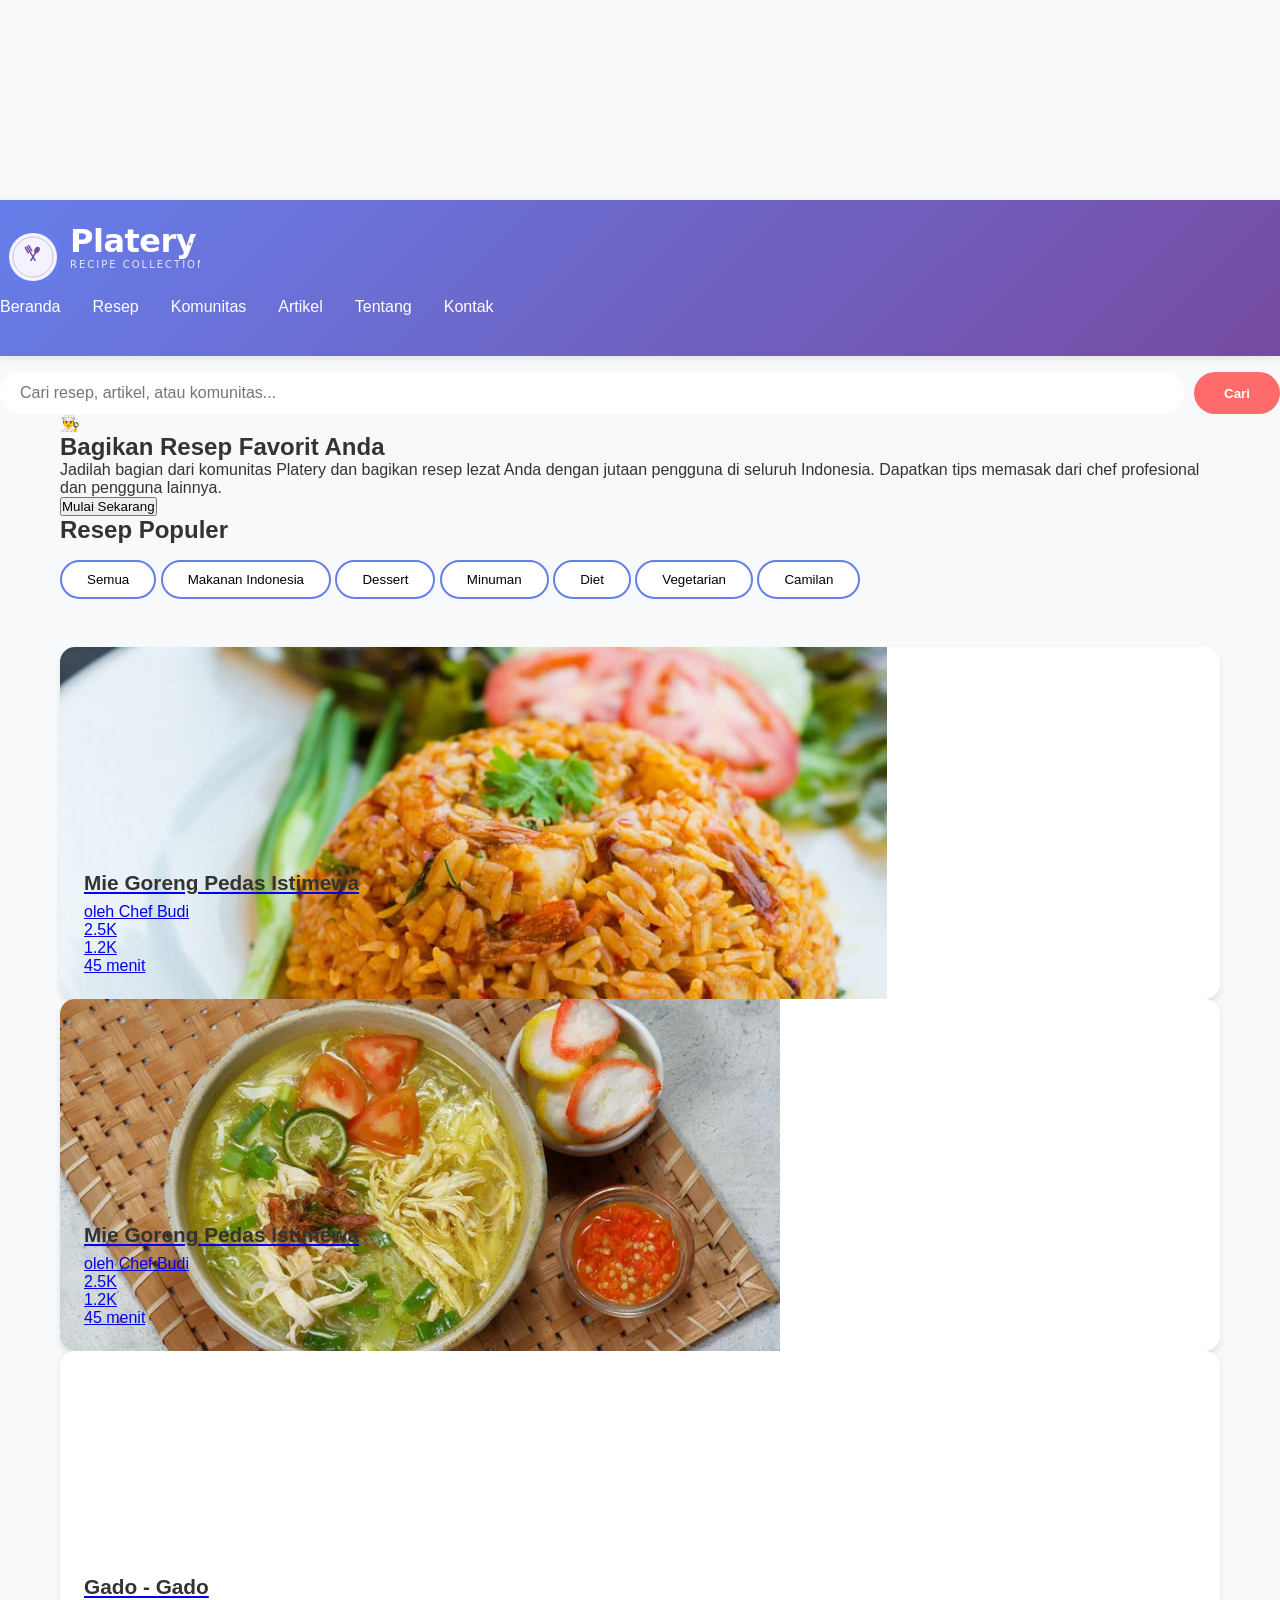
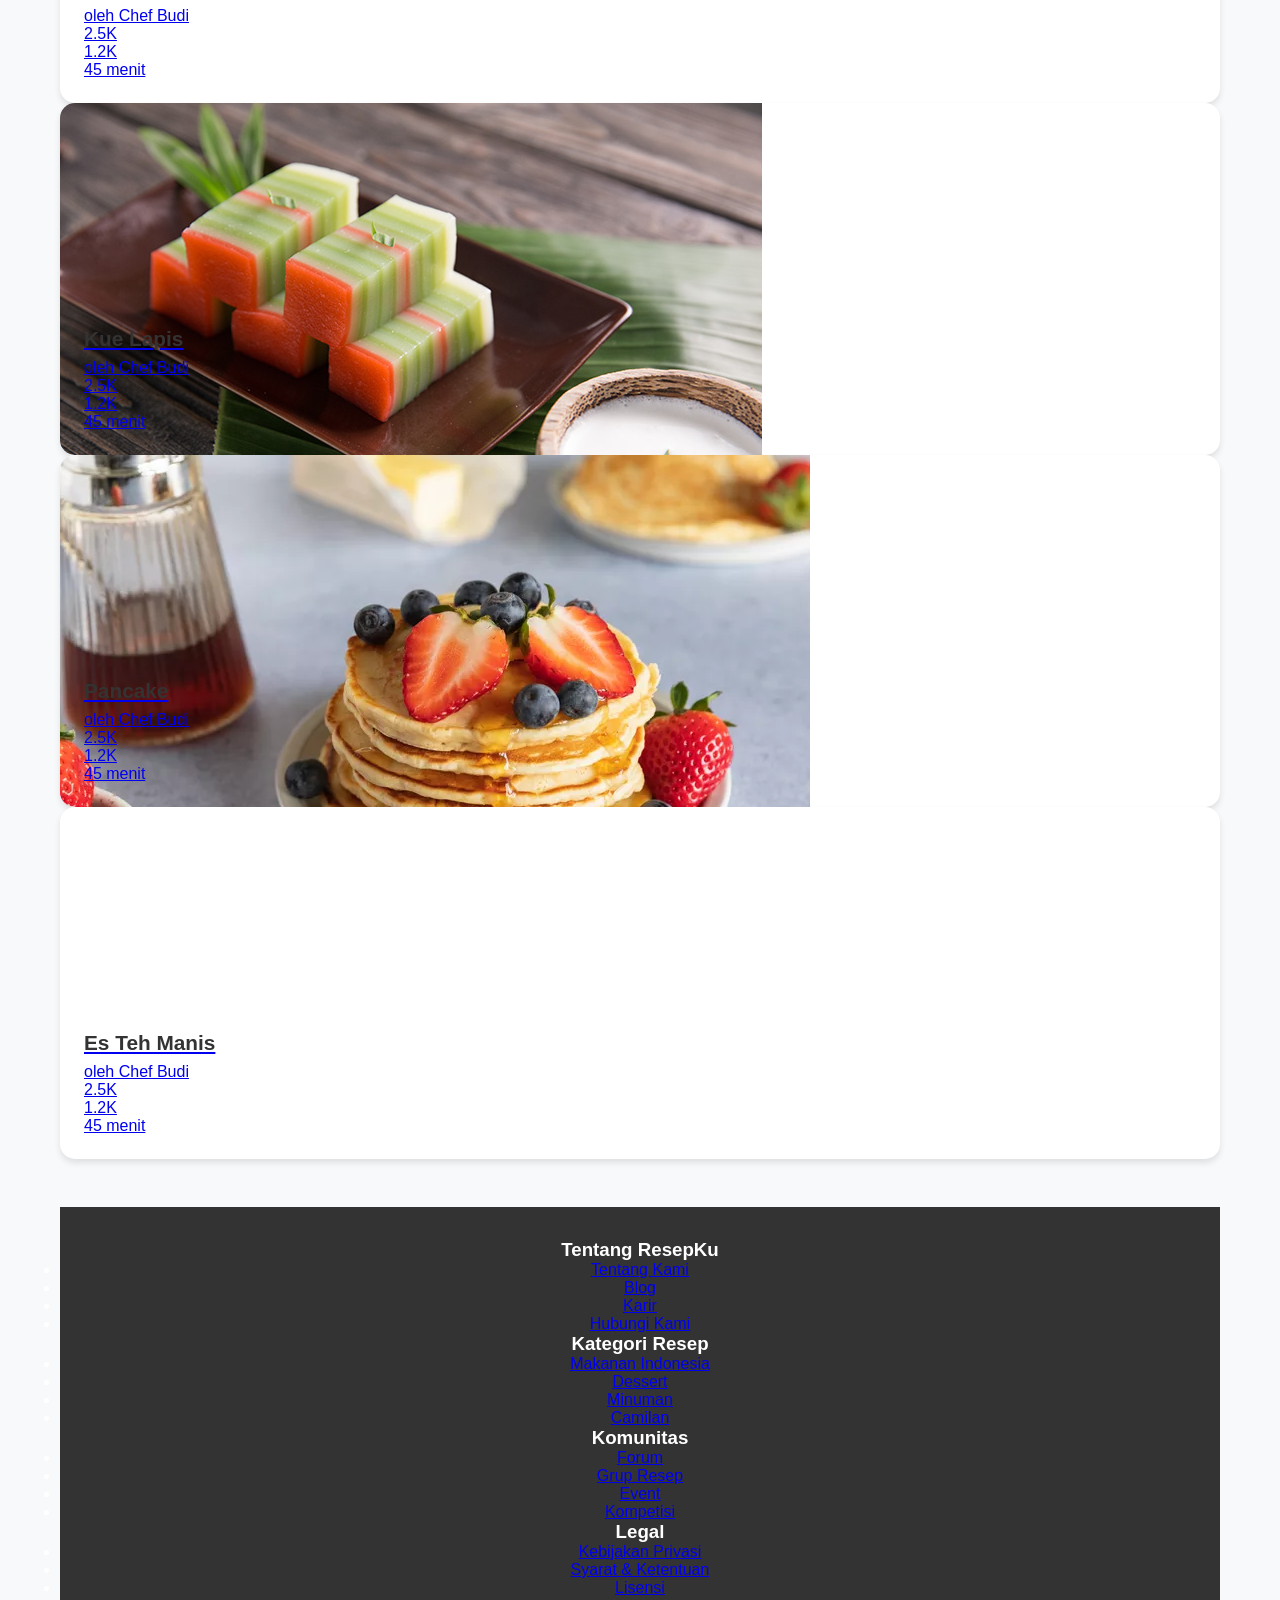
==== index.html @ 769e8d81 "Update index.html" ====
<!DOCTYPE html>
<html lang="id">
<head>
    <meta charset="UTF-8">
    <meta name="viewport" content="width=device-width, initial-scale=1.0">
    <title>Platery | Resep Masakan</title>
    <link rel="stylesheet" href="style.css">
    <link rel="shortcut icon" href="images/logo_favicon.svg" type="image/x-icon">

</head>
<body>
    <!-- Header -->
    <header>
        <div class="header-content">
            <a href="#" class="logo"><img src="images/logo.svg" alt="Platery"></a>
    <!-- Navbar -->
        <nav class="navbar">
            <ul class="nav-links">
                <li><a href="#">Beranda</a></li>
                <li><a href="#">Resep</a></li>
                <li><a href="#">Komunitas</a></li>
                <li><a href="#">Artikel</a></li>
                <li><a href="#">Tentang</a></li>
                <li><a href="#">Kontak</a></li>
            </ul>
        </nav>  
        </div>
    </header>

    <!-- Search Bar -->
    <div class="search-bar">
        <input type="text" placeholder="Cari resep, artikel, atau komunitas..." class="search-input">
        <button class="search-button">Cari</button>
    </div>     

    <!-- Tampilan Utama -->
    <div class="container">
        <div class="featured">
            <div class="featured-content">
                <div class="featured-image">👨‍🍳</div>
                <div class="featured-text">
                    <h2>Bagikan Resep Favorit Anda</h2>
                    <p>Jadilah bagian dari komunitas Platery dan bagikan resep lezat Anda dengan jutaan pengguna di seluruh Indonesia. Dapatkan tips memasak dari chef profesional dan pengguna lainnya.</p>
                    <button class="btn-primary">Mulai Sekarang</button>
                </div>
            </div>
        </div>
    </div>

    <!-- Resep -->
    <div class="container">
        <h2 class="section-title">Resep Populer</h2>

    <!-- Kategori -->
    <div class="categories">
        <div class="categories-content">
            <button class="category-btn">Semua</button>
            <button class="category-btn">Makanan Indonesia</button>
            <button class="category-btn">Dessert</button>
            <button class="category-btn">Minuman</button>
            <button class="category-btn">Diet</button>
            <button class="category-btn">Vegetarian</button>
            <button class="category-btn">Camilan</button>
        </div>
    </div>

        <div class="recipe-grid">
            <!-- Resep 1 -->
            <a href="#nasigoreng" class="recipe-underline">
                <div class="recipe-card">
                <div class="recipe-image"><img src="images/nasigoreng.jpg" alt=""></div>
                <div class="recipe-content">
                    <h3 class="recipe-title">Mie Goreng Pedas Istimewa</h3>
                    <p class="recipe-author">oleh Chef Budi</p>
                    <div class="recipe-stats">
                        <div class="recipe-stat">2.5K</div>
                        <div class="recipe-stat">1.2K</div>
                        <div class="recipe-stat">45 menit</div>
                    </div>
                </div>
                </div>
            </a>

            <!-- Resep 2 -->
            <a href="#soto" class="recipe-underline">
                <div class="recipe-card">
                <div class="recipe-image"><img src="images/soto.png" alt=""></div>
                <div class="recipe-content">
                    <h3 class="recipe-title">Mie Goreng Pedas Istimewa</h3>
                    <p class="recipe-author">oleh Chef Budi</p>
                    <div class="recipe-stats">
                        <div class="recipe-stat">2.5K</div>
                        <div class="recipe-stat">1.2K</div>
                        <div class="recipe-stat">45 menit</div>
                    </div>
                </div>
                </div>
            </a>

            <!-- Resep 3 -->
            <a href="#gadogado" class="recipe-underline">
                <div class="recipe-card">
                <div class="recipe-image"><img src="images/gadogado.png" alt=""></div>
                <div class="recipe-content">
                    <h3 class="recipe-title">Gado - Gado</h3>
                    <p class="recipe-author">oleh Chef Budi</p>
                    <div class="recipe-stats">
                        <div class="recipe-stat">2.5K</div>
                        <div class="recipe-stat">1.2K</div>
                        <div class="recipe-stat">45 menit</div>
                    </div>
                </div>
                </div>
            </a>

            <!-- Resep 4 -->
            <a href="#kuelapis" class="recipe-underline">
                <div class="recipe-card">
                <div class="recipe-image"><img src="images/kuelapis.png" alt=""></div>
                <div class="recipe-content">
                    <h3 class="recipe-title">Kue Lapis</h3>
                    <p class="recipe-author">oleh Chef Budi</p>
                    <div class="recipe-stats">
                        <div class="recipe-stat">2.5K</div>
                        <div class="recipe-stat">1.2K</div>
                        <div class="recipe-stat">45 menit</div>
                    </div>
                </div>
                </div>
            </a>

            <!-- Resep 5 -->
            <a href="#pancake" class="recipe-underline">
                <div class="recipe-card">
                <div class="recipe-image"><img src="images/pancake.png" alt="Resep Pancake"></div>
                <div class="recipe-content">
                    <h3 class="recipe-title">Pancake</h3>
                    <p class="recipe-author">oleh Chef Budi</p>
                    <div class="recipe-stats">
                        <div class="recipe-stat">2.5K</div>
                        <div class="recipe-stat">1.2K</div>
                        <div class="recipe-stat">45 menit</div>
                    </div>
                </div>
                </div>
            </a>

            <!-- Resep 6 -->
            <a href="#esteh" class="recipe-underline">
                <div class="recipe-card">
                <div class="recipe-image"><img src="images/esteh.png" alt=""></div>
                <div class="recipe-content">
                    <h3 class="recipe-title">Es Teh Manis</h3>
                    <p class="recipe-author">oleh Chef Budi</p>
                    <div class="recipe-stats">
                        <div class="recipe-stat">2.5K</div>
                        <div class="recipe-stat">1.2K</div>
                        <div class="recipe-stat">45 menit</div>
                    </div>
                </div>
                </div>
            </a>
        </div>
        
    <!-- Modal Detail Resep -->
    <!-- Modal Resep 1 -->
    <div id="nasigoreng" class="modal">
    <div class="modal-dialog">
        <div class="modal-content">
        <a href="#!" class="close">&times;</a>
        <h2>Nasi Goreng Special</h2>
        <img src="images/nasigoreng.jpg" alt="Mie Goreng Pedas Istimewa" class="modal-img">
        <p><strong>Oleh:</strong> Chef Budi</p>
        <p><strong>Waktu Masak:</strong> 45 menit</p>

        <h3>Bahan-bahan:</h3>
        <ul>
            <li>3 piring nasi putih</li>
            <li>2 butir telur</li>
            <li>2 sdm saus sambal</li>
            <li>1 sdm kecap manis</li>
            <li>Sayur dan topping sesuai selera</li>
        </ul>

        <h3>Cara Membuat:</h3>
        <ol>
            <li>Rebus mie hingga matang, tiriskan.</li>
            <li>Tumis bawang putih, tambahkan bumbu dan mie.</li>
            <li>Masak hingga bumbu meresap, sajikan hangat.</li>
        </ol>
        </div>
    </div>
    </div>

    <!-- Modal Resep 2 -->
    <div id="soto" class="modal">
    <div class="modal-dialog">
        <div class="modal-content">
        <a href="#!" class="close">&times;</a>
        <h2>Soto Ayam</h2>
        <img src="images/soto.png" alt="Mie Goreng Pedas Istimewa" class="modal-img">
        <p><strong>Oleh:</strong> Chef Budi</p>
        <p><strong>Waktu Masak:</strong> 45 menit</p>

        <h3>Bahan-bahan:</h3>
        <ul>
            <li>2 bungkus mie telur</li>
            <li>2 siung bawang putih, cincang</li>
            <li>2 sdm saus sambal</li>
            <li>1 sdm kecap manis</li>
            <li>Sayur dan topping sesuai selera</li>
        </ul>

        <h3>Cara Membuat:</h3>
        <ol>
            <li>Rebus mie hingga matang, tiriskan.</li>
            <li>Tumis bawang putih, tambahkan bumbu dan mie.</li>
            <li>Masak hingga bumbu meresap, sajikan hangat.</li>
        </ol>
        </div>
    </div>
    </div>

    <!-- Modal Resep 3 -->
    <div id="gadogado" class="modal">
    <div class="modal-dialog">
        <div class="modal-content">
        <a href="#!" class="close">&times;</a>
        <h2>Gado - Gado</h2>
        <img src="images/gadogado.png" alt="Mie Goreng Pedas Istimewa" class="modal-img">
        <p><strong>Oleh:</strong> Chef Budi</p>
        <p><strong>Waktu Masak:</strong> 45 menit</p>

        <h3>Bahan-bahan:</h3>
        <ul>
            <li>2 bungkus mie telur</li>
            <li>2 siung bawang putih, cincang</li>
            <li>2 sdm saus sambal</li>
            <li>1 sdm kecap manis</li>
            <li>Sayur dan topping sesuai selera</li>
        </ul>

        <h3>Cara Membuat:</h3>
        <ol>
            <li>Rebus mie hingga matang, tiriskan.</li>
            <li>Tumis bawang putih, tambahkan bumbu dan mie.</li>
            <li>Masak hingga bumbu meresap, sajikan hangat.</li>
        </ol>
        </div>
    </div>
    </div>

    <!-- Modal Resep 4 -->
    <div id="kuelapis" class="modal">
    <div class="modal-dialog">
        <div class="modal-content">
        <a href="#!" class="close">&times;</a>
        <h2>Kue Lapis</h2>
        <img src="images/kuelapis.png" alt="Mie Goreng Pedas Istimewa" class="modal-img">
        <p><strong>Oleh:</strong> Chef Budi</p>
        <p><strong>Waktu Masak:</strong> 45 menit</p>

        <h3>Bahan-bahan:</h3>
        <ul>
            <li>2 bungkus mie telur</li>
            <li>2 siung bawang putih, cincang</li>
            <li>2 sdm saus sambal</li>
            <li>1 sdm kecap manis</li>
            <li>Sayur dan topping sesuai selera</li>
        </ul>

        <h3>Cara Membuat:</h3>
        <ol>
            <li>Rebus mie hingga matang, tiriskan.</li>
            <li>Tumis bawang putih, tambahkan bumbu dan mie.</li>
            <li>Masak hingga bumbu meresap, sajikan hangat.</li>
        </ol>
        </div>
    </div>
    </div>

    <!-- Modal Resep 5 -->
    <div id="pancake" class="modal">
    <div class="modal-dialog">
        <div class="modal-content">
        <a href="#!" class="close">&times;</a>
        <h2>Pancake</h2>
        <img src="images/pancake.png" alt="Mie Goreng Pedas Istimewa" class="modal-img">
        <p><strong>Oleh:</strong> Chef Budi</p>
        <p><strong>Waktu Masak:</strong> 45 menit</p>

        <h3>Bahan-bahan:</h3>
        <ul>
            <li>2 bungkus mie telur</li>
            <li>2 siung bawang putih, cincang</li>
            <li>2 sdm saus sambal</li>
            <li>1 sdm kecap manis</li>
            <li>Sayur dan topping sesuai selera</li>
        </ul>

        <h3>Cara Membuat:</h3>
        <ol>
            <li>Rebus mie hingga matang, tiriskan.</li>
            <li>Tumis bawang putih, tambahkan bumbu dan mie.</li>
            <li>Masak hingga bumbu meresap, sajikan hangat.</li>
        </ol>
        </div>
    </div>
    </div>

    <!-- Modal Resep 6 -->
    <div id="esteh" class="modal">
    <div class="modal-dialog">
        <div class="modal-content">
        <a href="#!" class="close">&times;</a>
        <h2>Es Teh</h2>
        <img src="images/esteh.png" alt="Mie Goreng Pedas Istimewa" class="modal-img">
        <p><strong>Oleh:</strong> Chef Budi</p>
        <p><strong>Waktu Masak:</strong> 45 menit</p>

        <h3>Bahan-bahan:</h3>
        <ul>
            <li>2 bungkus mie telur</li>
            <li>2 siung bawang putih, cincang</li>
            <li>2 sdm saus sambal</li>
            <li>1 sdm kecap manis</li>
            <li>Sayur dan topping sesuai selera</li>
        </ul>

        <h3>Cara Membuat:</h3>
        <ol>
            <li>Rebus mie hingga matang, tiriskan.</li>
            <li>Tumis bawang putih, tambahkan bumbu dan mie.</li>
            <li>Masak hingga bumbu meresap, sajikan hangat.</li>
        </ol>
        </div>
    </div>
    </div>

    <!-- Footer -->
    <footer>
        <div class="footer-content">
            <div class="footer-section">
                <h3>Tentang ResepKu</h3>
                <ul>
                    <li><a href="#">Tentang Kami</a></li>
                    <li><a href="#">Blog</a></li>
                    <li><a href="#">Karir</a></li>
                    <li><a href="#">Hubungi Kami</a></li>
                </ul>
            </div>
            <div class="footer-section">
                <h3>Kategori Resep</h3>
                <ul>
                    <li><a href="#">Makanan Indonesia</a></li>
                    <li><a href="#">Dessert</a></li>
                    <li><a href="#">Minuman</a></li>
                    <li><a href="#">Camilan</a></li>
                </ul>
            </div>
            <div class="footer-section">
                <h3>Komunitas</h3>
                <ul>
                    <li><a href="#">Forum</a></li>
                    <li><a href="#">Grup Resep</a></li>
                    <li><a href="#">Event</a></li>
                    <li><a href="#">Kompetisi</a></li>
                </ul>
            </div>
            <div class="footer-section">
                <h3>Legal</h3>
                <ul>
                    <li><a href="#">Kebijakan Privasi</a></li>
                    <li><a href="#">Syarat & Ketentuan</a></li>
                    <li><a href="#">Lisensi</a></li>
                </ul>
            </div>
        </div>
    </footer>
</body>
</html>
---- style.css ----
* {
    margin: 0;
    padding: 0;
    box-sizing: border-box;
}

body {
    font-family: 'Segoe UI', Tahoma, Geneva, Verdana, sans-serif;
    background-color: #f8f9fa;
    color: #333;
}

header {
    background: linear-gradient(135deg, #667eea 0%, #764ba2 100%);
    color: white;
    padding: 1.5rem 0;
    box-shadow: 0 2px 10px rgba(0,0,0,0.1);
}

/* --- Sticky Navbar --- */
.sticky-navbar {
    position: fixed;
    top: 0;
    left: 0;
    width: 100%;
    z-index: 1000;
    transition: background-color 0.3s ease, box-shadow 0.3s ease;
}

/* Tambahkan efek saat discroll */
.sticky-navbar.scrolled {
    background: linear-gradient(135deg, #667eea 0%, #764ba2 100%);
    box-shadow: 0 4px 12px rgba(0, 0, 0, 0.2);
}

/* Supaya konten di bawah header tidak ketimpa */
body {
    padding-top: 200px; /* sesuaikan dengan tinggi header kamu */
}


.container {
    max-width: 1200px;
    margin: 0 auto;
    padding: 0 20px;
}

nav {
    display: flex;
    justify-content: space-between;
    align-items: center;
    margin-bottom: 1rem;
    flex-wrap: wrap;
    gap: 1rem;
}

.logo {
    font-size: 2rem;
    font-weight: bold;
    cursor: pointer;
    transition: transform 0.3s ease;
}

.logo:hover {
    transform: scale(1.05);
}

.nav-links {
    display: flex;
    gap: 2rem;
    list-style: none;
    align-items: center;
}

.nav-links a {
    color: white;
    text-decoration: none;
    position: relative;
    padding: 0.5rem 0;
    transition: all 0.3s ease;
    font-weight: 500;
}

.nav-links a::after {
    content: '';
    position: absolute;
    bottom: 0;
    left: 0;
    width: 0;
    height: 2px;
    background-color: white;
    transition: width 0.3s ease;
}

.nav-links a:hover {
    opacity: 1;
    transform: translateY(-2px);
}

.nav-links a:hover::after {
    width: 100%;
}

.hamburger {
    display: none;
    flex-direction: column;
    gap: 4px;
    cursor: pointer;
    padding: 5px;
}

.hamburger span {
    width: 25px;
    height: 3px;
    background-color: white;
    border-radius: 3px;
    transition: all 0.3s ease;
}

.hamburger.active span:nth-child(1) {
    transform: rotate(45deg) translate(5px, 5px);
}

.hamburger.active span:nth-child(2) {
    opacity: 0;
}

.hamburger.active span:nth-child(3) {
    transform: rotate(-45deg) translate(7px, -6px);
}

.search-bar {
    display: flex;
    gap: 10px;
    margin-top: 1rem;
}

.search-bar input {
    flex: 1;
    padding: 12px 20px;
    border: none;
    border-radius: 25px;
    font-size: 1rem;
    outline: none;
}

.search-bar button {
    padding: 12px 30px;
    background-color: #ff6b6b;
    color: white;
    border: none;
    border-radius: 25px;
    cursor: pointer;
    font-weight: bold;
    transition: background-color 0.3s;
}

.search-bar button:hover {
    background-color: #ee5a52;
}

.hero {
    text-align: center;
    padding: 3rem 0;
    background: white;
    margin-bottom: 2rem;
}

.hero h1 {
    font-size: 2.5rem;
    margin-bottom: 1rem;
    color: #667eea;
}

.hero p {
    font-size: 1.2rem;
    color: #666;
}

.categories {
    display: flex;
    gap: 1rem;
    margin-bottom: 2rem;
    overflow-x: auto;
    padding: 1rem 0;
}

.category-btn {
    padding: 10px 25px;
    background-color: white;
    border: 2px solid #667eea;
    border-radius: 20px;
    cursor: pointer;
    white-space: nowrap;
    transition: all 0.3s;
    font-weight: 500;
}

.category-btn:hover, .category-btn.active {
    background-color: #667eea;
    color: white;
}

.recipes-grid {
    display: grid;
    grid-template-columns: repeat(auto-fill, minmax(280px, 1fr));
    gap: 2rem;
    margin-bottom: 3rem;
}

.recipe-card {
    background: white;
    border-radius: 15px;
    overflow: hidden;
    box-shadow: 0 4px 6px rgba(0,0,0,0.1);
    transition: transform 0.3s, box-shadow 0.3s;
    cursor: pointer;
}

.recipe-card:hover {
    transform: translateY(-5px);
    box-shadow: 0 8px 15px rgba(0,0,0,0.2);
}

.recipe-image {
    width: 100%;
    height: 200px;
    object-fit: cover;
}

.recipe-image-placeholder {
    width: 100%;
    height: 200px;
    background: linear-gradient(135deg, #667eea 0%, #764ba2 100%);
    display: flex;
    align-items: center;
    justify-content: center;
    color: white;
    font-size: 3rem;
}

.recipe-content {
    padding: 1.5rem;
}

.recipe-title {
    font-size: 1.3rem;
    margin-bottom: 0.5rem;
    color: #333;
}

.recipe-meta {
    display: flex;
    gap: 1rem;
    color: #666;
    font-size: 0.9rem;
    margin-bottom: 0.5rem;
}

.recipe-description {
    color: #666;
    line-height: 1.5;
    font-size: 0.95rem;
}

.modal {
    display: none;
    position: fixed;
    top: 0;
    left: 0;
    width: 100%;
    height: 100%;
    background-color: rgba(0,0,0,0.7);
    z-index: 1000;
    overflow-y: auto;
}

.modal-content {
    background-color: white;
    max-width: 800px;
    margin: 2rem auto;
    border-radius: 15px;
    position: relative;
}

.modal-header {
    background: linear-gradient(135deg, #667eea 0%, #764ba2 100%);
    color: white;
    padding: 2rem;
    border-radius: 15px 15px 0 0;
}

.modal-header .recipe-meta {
    color: white;
    margin-top: 1rem;
}

.close-btn {
    position: absolute;
    top: 1rem;
    right: 1rem;
    font-size: 2rem;
    color: white;
    cursor: pointer;
    background: none;
    border: none;
    transition: transform 0.3s;
}

.close-btn:hover {
    transform: scale(1.2);
}

.modal-body {
    padding: 2rem;
}

.modal-image-container {
    width: 100%;
    margin-bottom: 2rem;
    border-radius: 10px;
    overflow: hidden;
}

.modal-image {
    width: 100%;
    height: 300px;
    object-fit: cover;
}

.ingredients, .instructions {
    margin-bottom: 2rem;
}

.ingredients h3, .instructions h3 {
    color: #667eea;
    margin-bottom: 1rem;
}

.ingredients ul, .instructions ol {
    padding-left: 1.5rem;
    line-height: 1.8;
}

.ingredients li, .instructions li {
    margin-bottom: 0.5rem;
}

footer {
    background-color: #333;
    color: white;
    text-align: center;
    padding: 2rem 0;
    margin-top: 3rem;
}

@media (max-width: 768px) {
    .hamburger {
        display: flex;
    }

    .nav-links {
        position: fixed;
        top: 0;
        right: -100%;
        height: 100vh;
        width: 250px;
        background: linear-gradient(135deg, #667eea 0%, #764ba2 100%);
        flex-direction: column;
        justify-content: center;
        gap: 2rem;
        padding: 2rem;
        box-shadow: -5px 0 15px rgba(0,0,0,0.3);
        transition: right 0.3s ease;
        z-index: 999;
    }

    .nav-links.active {
        right: 0;
    }

    .nav-links a {
        font-size: 1.2rem;
    }

    .hero h1 {
        font-size: 2rem;
    }

    .recipes-grid {
        grid-template-columns: repeat(auto-fill, minmax(250px, 1fr));
        gap: 1rem;
    }

    .logo {
        font-size: 1.5rem;
    }

    .modal-content {
        margin: 1rem;
    }

    .modal-image {
        height: 200px;
    }
}
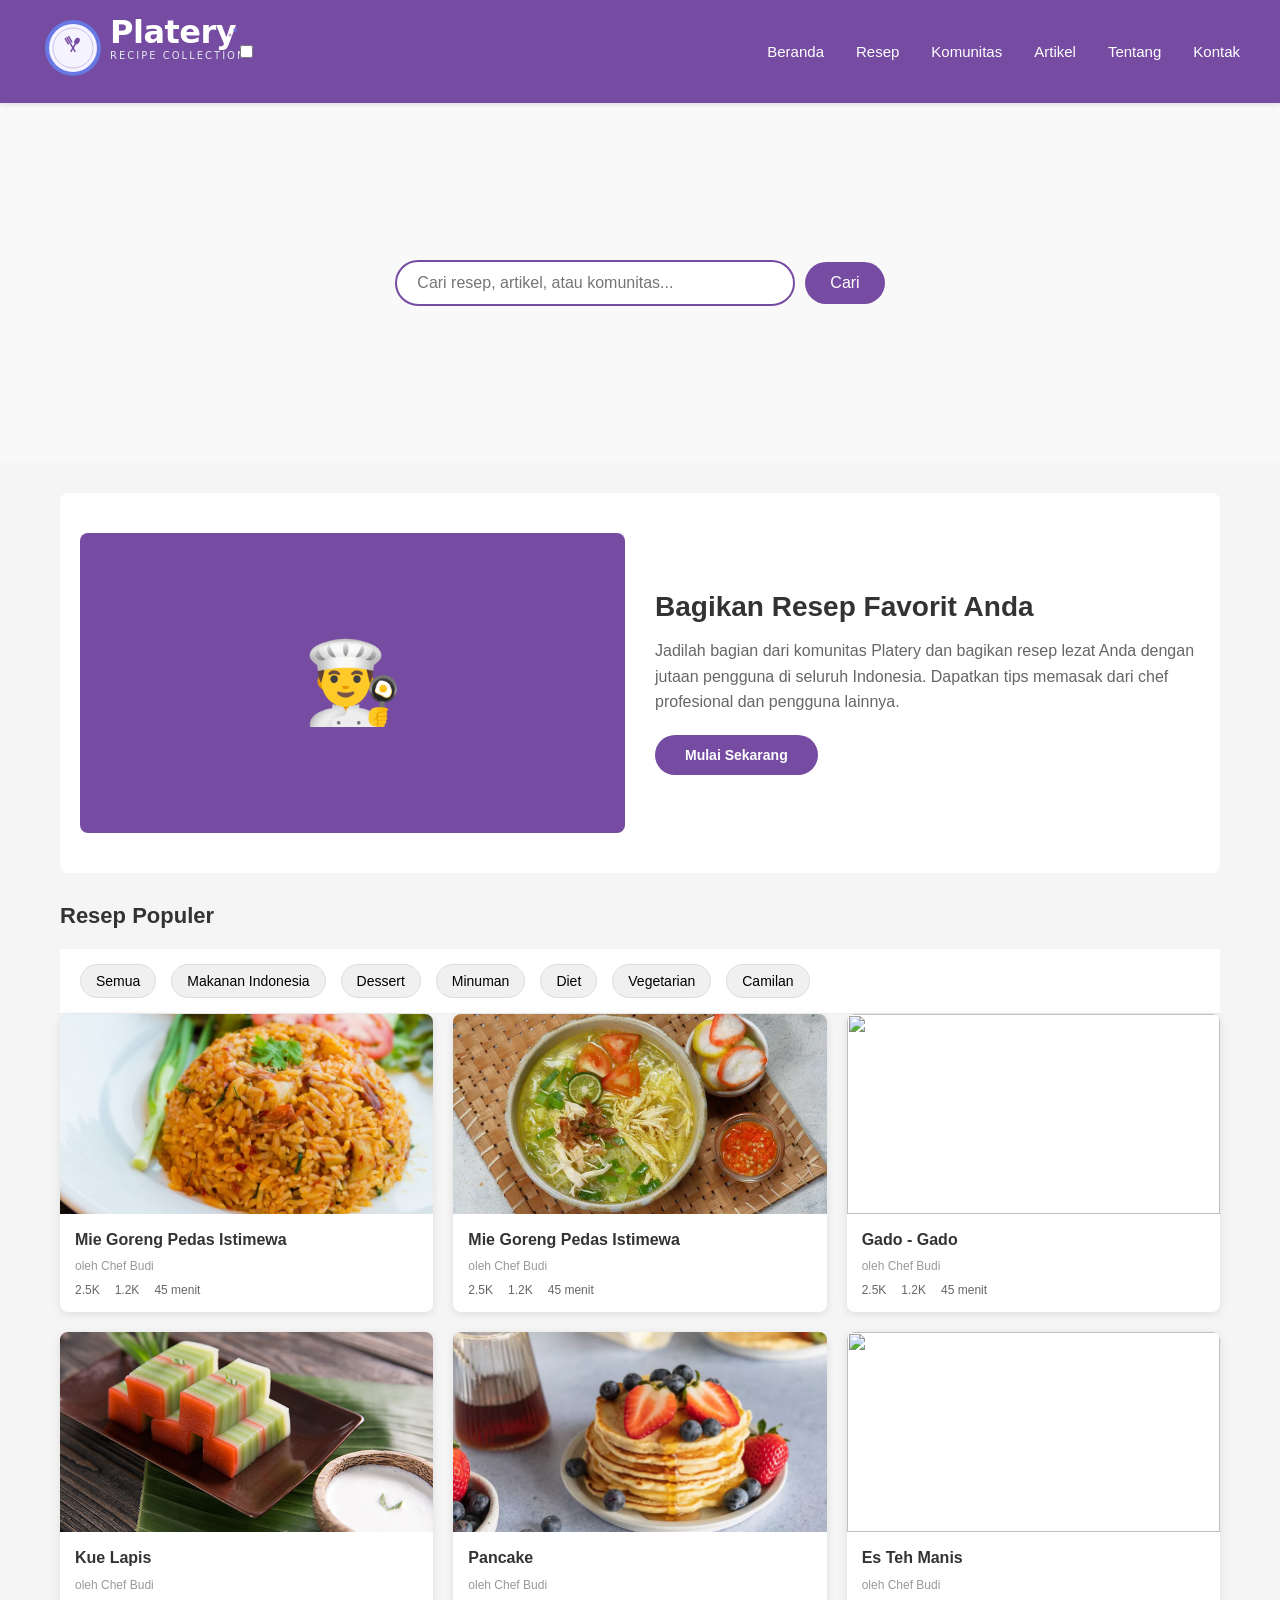
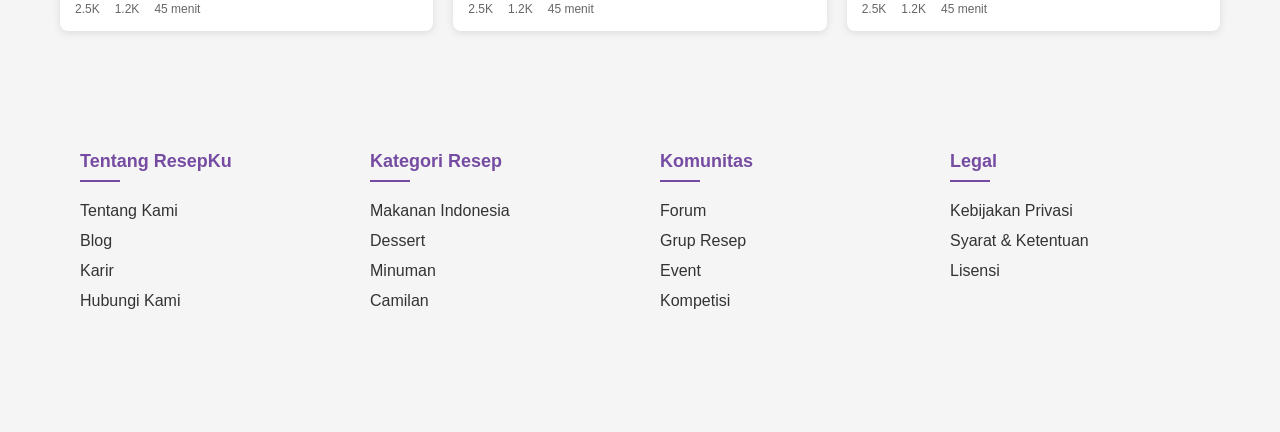
==== commit fa00e742: "Update index.html" ====
--- a/index.html
+++ b/index.html
@@ -11,21 +11,36 @@
 <body>
     <!-- Header -->
     <header>
-        <div class="header-content">
-            <a href="#" class="logo"><img src="images/logo.svg" alt="Platery"></a>
-    <!-- Navbar -->
+    <div class="header-content">
+        <!-- Logo -->
+        <a href="#" class="logo"><img src="images/logo.svg" alt="Platery"></a>
+
+        <!-- Hamburger-->
+        <input type="checkbox" id="menu-checkbox">
+        <label for="menu-checkbox" class="menu-toggle">
+        <span></span>
+        <span></span>
+        <span></span>
+        </label>
+
+        <!-- Navbar -->
         <nav class="navbar">
-            <ul class="nav-links">
-                <li><a href="#">Beranda</a></li>
-                <li><a href="#">Resep</a></li>
-                <li><a href="#">Komunitas</a></li>
-                <li><a href="#">Artikel</a></li>
-                <li><a href="#">Tentang</a></li>
-                <li><a href="#">Kontak</a></li>
-            </ul>
-        </nav>  
-        </div>
+        <ul class="nav-links">
+            <li><a href="#">Beranda</a></li>
+            <li><a href="#">Resep</a></li>
+            <li><a href="#">Komunitas</a></li>
+            <li><a href="#">Artikel</a></li>
+            <li><a href="#">Tentang</a></li>
+            <li><a href="#">Kontak</a></li>
+        </ul>
+        </nav>
+
+        <!-- Tombol Header -->
+        <div class="header-buttons">
+        </div>
+    </div>
     </header>
+
 
     <!-- Search Bar -->
     <div class="search-bar">
@@ -161,7 +176,7 @@
                 </div>
             </a>
         </div>
-        
+
     <!-- Modal Detail Resep -->
     <!-- Modal Resep 1 -->
     <div id="nasigoreng" class="modal">
--- a/style.css
+++ b/style.css
@@ -5,402 +5,534 @@
 }
 
 body {
-    font-family: 'Segoe UI', Tahoma, Geneva, Verdana, sans-serif;
-    background-color: #f8f9fa;
-    color: #333;
-}
-
+    font-family: -apple-system, BlinkMacSystemFont, 'Segoe UI', Roboto, 'Helvetica Neue', Arial, sans-serif;
+    background-color: #f5f5f5;
+}
+
+/* Header */
 header {
-    background: linear-gradient(135deg, #667eea 0%, #764ba2 100%);
-    color: white;
-    padding: 1.5rem 0;
-    box-shadow: 0 2px 10px rgba(0,0,0,0.1);
-}
-
-/* --- Sticky Navbar --- */
-.sticky-navbar {
-    position: fixed;
+    background-color: #764ba2;
+    padding: 15px 20px;
+    box-shadow: 0 2px 4px rgba(0,0,0,0.1);
+    position: sticky;
     top: 0;
-    left: 0;
-    width: 100%;
-    z-index: 1000;
-    transition: background-color 0.3s ease, box-shadow 0.3s ease;
-}
-
-/* Tambahkan efek saat discroll */
-.sticky-navbar.scrolled {
-    background: linear-gradient(135deg, #667eea 0%, #764ba2 100%);
-    box-shadow: 0 4px 12px rgba(0, 0, 0, 0.2);
-}
-
-/* Supaya konten di bawah header tidak ketimpa */
-body {
-    padding-top: 200px; /* sesuaikan dengan tinggi header kamu */
-}
-
-
-.container {
+    z-index: 100;
+}
+
+.header-content {
     max-width: 1200px;
     margin: 0 auto;
-    padding: 0 20px;
-}
-
-nav {
     display: flex;
     justify-content: space-between;
     align-items: center;
-    margin-bottom: 1rem;
-    flex-wrap: wrap;
-    gap: 1rem;
 }
 
 .logo {
-    font-size: 2rem;
+    font-size: 28px;
     font-weight: bold;
-    cursor: pointer;
-    transition: transform 0.3s ease;
-}
-
-.logo:hover {
-    transform: scale(1.05);
-}
-
-.nav-links {
-    display: flex;
-    gap: 2rem;
-    list-style: none;
-    align-items: center;
-}
-
-.nav-links a {
     color: white;
     text-decoration: none;
-    position: relative;
-    padding: 0.5rem 0;
+}
+
+.header-buttons {
+    display: flex;
+    gap: 10px;
+}
+
+.btn-header {
+    background-color: white;
+    color: #764ba2;
+    border: none;
+    padding: 8px 15px;
+    border-radius: 20px;
+    cursor: pointer;
+    font-weight: 600;
+    font-size: 14px;
+}
+
+.btn-header:hover {
+    background-color: #ffe0e0;
+}
+
+/* Navbar */
+.navbar {
+    flex: 1;
+    display: flex;
+    justify-content: right;
+}
+
+.nav-links {
+    list-style: none;
+    display: flex;
+    gap: 2rem;
+    margin: 0;
+    padding: 0;
+}
+
+.nav-links a {
+    text-decoration: none;
+    color: white;
+    font-weight: 500;
+    font-size: 15px;
+    transition: color 0.3s ease;
+}
+
+.nav-links a:hover {
+    color: #ffe0e0;
+}
+
+/* Search Bar */
+.search-bar {
+    display: flex;
+    justify-content: center;
+    align-items: center;
+    flex-wrap: wrap;
+    gap: 10px;
+    background-color: #f9f9f9;
+    padding: 40px 20px;
+    min-height: 40vh;
+}
+
+.search-input {
+    flex: 1;
+    max-width: 400px;
+    min-width: 200px;
+    padding: 12px 20px;
+    border: 2px solid #764ba2;
+    border-radius: 30px;
+    outline: none;
+    font-size: 16px;
     transition: all 0.3s ease;
-    font-weight: 500;
-}
-
-.nav-links a::after {
-    content: '';
-    position: absolute;
-    bottom: 0;
-    left: 0;
-    width: 0;
-    height: 2px;
-    background-color: white;
-    transition: width 0.3s ease;
-}
-
-.nav-links a:hover {
-    opacity: 1;
-    transform: translateY(-2px);
-}
-
-.nav-links a:hover::after {
-    width: 100%;
-}
-
-.hamburger {
-    display: none;
-    flex-direction: column;
-    gap: 4px;
-    cursor: pointer;
-    padding: 5px;
-}
-
-.hamburger span {
-    width: 25px;
-    height: 3px;
-    background-color: white;
-    border-radius: 3px;
-    transition: all 0.3s ease;
-}
-
-.hamburger.active span:nth-child(1) {
-    transform: rotate(45deg) translate(5px, 5px);
-}
-
-.hamburger.active span:nth-child(2) {
-    opacity: 0;
-}
-
-.hamburger.active span:nth-child(3) {
-    transform: rotate(-45deg) translate(7px, -6px);
-}
-
-.search-bar {
-    display: flex;
-    gap: 10px;
-    margin-top: 1rem;
-}
-
-.search-bar input {
-    flex: 1;
-    padding: 12px 20px;
-    border: none;
-    border-radius: 25px;
-    font-size: 1rem;
-    outline: none;
-}
-
-.search-bar button {
-    padding: 12px 30px;
-    background-color: #ff6b6b;
+}
+
+.search-input:focus {
+    box-shadow: 0 0 8px rgba(118, 75, 162, 0.3);
+}
+
+.search-button {
+    background-color: #764ba2;
     color: white;
     border: none;
-    border-radius: 25px;
+    border-radius: 30px;
+    padding: 12px 25px;
+    font-size: 16px;
+    font-weight: 500;
     cursor: pointer;
-    font-weight: bold;
-    transition: background-color 0.3s;
-}
-
-.search-bar button:hover {
-    background-color: #ee5a52;
-}
-
-.hero {
-    text-align: center;
-    padding: 3rem 0;
-    background: white;
-    margin-bottom: 2rem;
-}
-
-.hero h1 {
-    font-size: 2.5rem;
-    margin-bottom: 1rem;
-    color: #667eea;
-}
-
-.hero p {
-    font-size: 1.2rem;
-    color: #666;
-}
-
-.categories {
-    display: flex;
-    gap: 1rem;
-    margin-bottom: 2rem;
-    overflow-x: auto;
-    padding: 1rem 0;
-}
-
-.category-btn {
-    padding: 10px 25px;
+    transition: background-color 0.3s ease;
+}
+
+.search-button:hover {
+    background-color: #5c3a85;
+}
+
+/* Tampilan Utama */
+.featured {
     background-color: white;
-    border: 2px solid #667eea;
-    border-radius: 20px;
-    cursor: pointer;
-    white-space: nowrap;
-    transition: all 0.3s;
-    font-weight: 500;
-}
-
-.category-btn:hover, .category-btn.active {
-    background-color: #667eea;
-    color: white;
-}
-
-.recipes-grid {
+    padding: 40px 20px;
+    border-radius: 8px;
+    margin-bottom: 30px;
+}
+
+.featured-content {
+    max-width: 1200px;
+    margin: 0 auto;
     display: grid;
-    grid-template-columns: repeat(auto-fill, minmax(280px, 1fr));
-    gap: 2rem;
-    margin-bottom: 3rem;
-}
-
-.recipe-card {
-    background: white;
-    border-radius: 15px;
-    overflow: hidden;
-    box-shadow: 0 4px 6px rgba(0,0,0,0.1);
-    transition: transform 0.3s, box-shadow 0.3s;
-    cursor: pointer;
-}
-
-.recipe-card:hover {
-    transform: translateY(-5px);
-    box-shadow: 0 8px 15px rgba(0,0,0,0.2);
-}
-
-.recipe-image {
-    width: 100%;
-    height: 200px;
-    object-fit: cover;
-}
-
-.recipe-image-placeholder {
-    width: 100%;
-    height: 200px;
-    background: linear-gradient(135deg, #667eea 0%, #764ba2 100%);
+    grid-template-columns: 1fr 1fr;
+    gap: 30px;
+    align-items: center;
+}
+
+.featured-image {
+    width: 100%;
+    height: 300px;
+    background: linear-gradient(135deg, #764ba2, #764ba2);
+    border-radius: 8px;
     display: flex;
     align-items: center;
     justify-content: center;
     color: white;
-    font-size: 3rem;
+    font-size: 80px;
+}
+
+.featured-text h2 {
+    font-size: 28px;
+    color: #333;
+    margin-bottom: 15px;
+}
+
+.featured-text p {
+    color: #666;
+    line-height: 1.6;
+    margin-bottom: 20px;
+}
+
+.btn-primary {
+    background-color: #764ba2;
+    color: white;
+    border: none;
+    padding: 12px 30px;
+    border-radius: 25px;
+    cursor: pointer;
+    font-size: 14px;
+    font-weight: 600;
+    transition: background-color 0.3s;
+}
+
+.btn-primary:hover {
+    background-color: #764ba2;
+}
+
+/* Resep */
+.container {
+    max-width: 1200px;
+    margin: 30px auto;
+    padding: 0 20px;
+}
+
+.section-title {
+    font-size: 22px;
+    font-weight: bold;
+    margin-bottom: 20px;
+    color: #333;
+}
+
+/* Kategori */
+.categories {
+    background-color: white;
+    padding: 15px 20px;
+    border-bottom: 1px solid #eee;
+    overflow-x: auto;
+}
+
+.categories-content {
+    max-width: 1200px;
+    margin: 0 auto;
+    display: flex;
+    gap: 15px;
+}
+
+.category-btn {
+    background-color: #f0f0f0;
+    border: 1px solid #ddd;
+    padding: 8px 15px;
+    border-radius: 20px;
+    cursor: pointer;
+    font-size: 14px;
+    white-space: nowrap;
+    transition: all 0.3s;
+}
+
+.category-btn:hover {
+    background-color: #764ba2;
+    color: white;
+    border-color: #764ba2;
+}
+
+/* Resep Grid */
+.recipe-grid {
+    display: grid;
+    grid-template-columns: repeat(auto-fill, minmax(280px, 1fr));
+    gap: 20px;
+    margin-bottom: 40px;
+}
+
+.recipe-card {
+    color: inherit;
+    background-color: white;
+    border-radius: 8px;
+    overflow: hidden;
+    box-shadow: 0 2px 8px rgba(0,0,0,0.1);
+    transition: transform 0.3s, box-shadow 0.3s;
+    cursor: pointer;
+}
+
+.recipe-underline {
+    text-decoration: none;
+}
+
+.recipe-card:hover {
+    text-decoration: none;
+    transform: translateY(-5px);
+    box-shadow: 0 4px 12px rgba(0,0,0,0.15);
+}
+
+.recipe-image {
+    width: 100%;
+    height: 200px;
+    overflow: hidden;
+}
+
+.recipe-image img {
+    width: 100%;
+    height: 100%;
+    object-fit: cover;
+    transition: transform 0.3s ease;
+}
+
+.recipe-card:hover .recipe-image img {
+    transform: scale(1.05);
 }
 
 .recipe-content {
-    padding: 1.5rem;
+    padding: 15px;
 }
 
 .recipe-title {
-    font-size: 1.3rem;
-    margin-bottom: 0.5rem;
+    font-size: 16px;
+    font-weight: 600;
     color: #333;
-}
-
-.recipe-meta {
-    display: flex;
-    gap: 1rem;
+    margin-bottom: 8px;
+    line-height: 1.4;
+}
+
+.recipe-author {
+    font-size: 12px;
+    color: #999;
+    margin-bottom: 10px;
+}
+
+.recipe-stats {
+    display: flex;
+    gap: 15px;
+    font-size: 12px;
     color: #666;
-    font-size: 0.9rem;
-    margin-bottom: 0.5rem;
-}
-
-.recipe-description {
-    color: #666;
-    line-height: 1.5;
-    font-size: 0.95rem;
-}
-
+}
+
+.recipe-stat {
+    display: flex;
+    align-items: center;
+    gap: 4px;
+}
+
+.recipe-stat::before {
+    display: inline-block;
+    width: 16px;
+    height: 16px;
+    background-color: #764ba2;
+    border-radius: 50%;
+}
+
+/* Modal */
 .modal {
-    display: none;
     position: fixed;
-    top: 0;
-    left: 0;
+    top: 0; left: 0;
     width: 100%;
     height: 100%;
-    background-color: rgba(0,0,0,0.7);
-    z-index: 1000;
+    background: rgba(0,0,0,0.6);
+    opacity: 0;
+    visibility: hidden;
+    transition: all 0.3s ease;
+    z-index: 100;
+}
+
+.modal:target {
+    opacity: 1;
+    visibility: visible;
+}
+
+/* Scroll Modal */
+.modal-dialog {
+    position: relative;
+    width: 90%;
+    max-width: 600px;
+    max-height: 85vh;
+    margin: 5% auto;
     overflow-y: auto;
-}
-
+    background: #fff;
+    border-radius: 12px;
+    padding: 20px;
+    box-shadow: 0 6px 20px rgba(0,0,0,0.3);
+    scrollbar-width: thin;
+    scrollbar-color: #764ba2 #eee;
+}
+
+/* Isi modal */
 .modal-content {
     background-color: white;
-    max-width: 800px;
-    margin: 2rem auto;
-    border-radius: 15px;
+    margin: 15% auto;
+    padding: 20px;
+    width: 500px;
+    border-radius: 10px;
+    text-align: left;
+}
+
+.modal-content h2 {
+    margin-bottom: 15px;
+    color: #333333;
+    font-size: 26px;
+}
+
+.modal-img {
+    width: 100%;
+    border-radius: 10px;
+    margin: 15px 0;
+}
+
+.close {
+    position: sticky;
+    top: 10px;
+    float: right;
+    text-decoration: none;
+    font-size: 28px;
+    color: #333;
+    font-weight: bold;
+    transition: color 0.2s ease;
+}
+
+.close:hover {
+    color: #764ba2;
+}
+
+/* Footer */
+footer {
+    background-color: #f5f5f5;
+    color: #333;
+    padding: 60px 0;
+    font-family: 'Poppins', sans-serif;
+}
+
+.footer-content {
+    display: flex;
+    justify-content: space-around;
+    flex-wrap: wrap;
+    max-width: 1200px;
+    margin: 0 auto;
+}
+
+.footer-section {
+    flex: 1;
+    min-width: 200px;
+    margin: 20px;
+}
+
+.footer-section h3 {
+    font-size: 18px;
+    color: #764ba2;
+    margin-bottom: 20px;
     position: relative;
 }
 
-.modal-header {
-    background: linear-gradient(135deg, #667eea 0%, #764ba2 100%);
-    color: white;
-    padding: 2rem;
-    border-radius: 15px 15px 0 0;
-}
-
-.modal-header .recipe-meta {
-    color: white;
-    margin-top: 1rem;
-}
-
-.close-btn {
-    position: absolute;
-    top: 1rem;
-    right: 1rem;
-    font-size: 2rem;
-    color: white;
-    cursor: pointer;
-    background: none;
-    border: none;
-    transition: transform 0.3s;
-}
-
-.close-btn:hover {
-    transform: scale(1.2);
-}
-
-.modal-body {
-    padding: 2rem;
-}
-
-.modal-image-container {
-    width: 100%;
-    margin-bottom: 2rem;
-    border-radius: 10px;
-    overflow: hidden;
-}
-
-.modal-image {
-    width: 100%;
-    height: 300px;
-    object-fit: cover;
-}
-
-.ingredients, .instructions {
-    margin-bottom: 2rem;
-}
-
-.ingredients h3, .instructions h3 {
-    color: #667eea;
-    margin-bottom: 1rem;
-}
-
-.ingredients ul, .instructions ol {
-    padding-left: 1.5rem;
-    line-height: 1.8;
-}
-
-.ingredients li, .instructions li {
-    margin-bottom: 0.5rem;
-}
-
-footer {
-    background-color: #333;
-    color: white;
+.footer-section h3::after {
+    content: "";
+    display: block;
+    width: 40px;
+    height: 2px;
+    background-color: #764ba2;
+    margin-top: 8px;
+}
+
+.footer-section ul {
+    list-style: none;
+    padding: 0;
+}
+
+.footer-section ul li {
+    margin-bottom: 12px;
+}
+
+.footer-section ul li a {
+    color: #333;
+    text-decoration: none;
+    transition: color 0.3s ease;
+}
+
+.footer-section ul li a:hover {
+    color: #764ba2;
+}
+
+
+
+/* Responsive */
+@media (max-width: 768px) {
+    .header-content {
+    flex-direction: column;
+    gap: 10px;
+    }
+    
+    .search-bar {
+    flex-direction: column;
+    min-height: auto;
+    }
+    
+    .search-input {
+    width: 100%;
+    max-width: none;
+    }
+
+    .search-button {
+    width: 100%;
+    }
+
+    .featured-content {
+    grid-template-columns: 1fr;
+    }
+
+    .recipe-grid {
+    grid-template-columns: repeat(auto-fill, minmax(200px, 1fr));
+    gap: 15px;
+    }
+
+    .recipe-image {
+    height: 150px;
+    }
+
+    .recipe-card {
+    width: 90%;
+  }
+
+  .modal-dialog {
+    width: 95%;
+    max-height: 80vh;
+    margin: 10% auto;
+    padding: 20px;
+  }
+
+  .modal-img {
+    max-height: 250px;
+    padding-right: 30%;
+  }
+
+  .modal-content h2 {
+    font-size: 22px;
+  }
+
+  .modal-content p {
+    font-size: 15px;
+  }
+
+  .footer-content {
+    flex-direction: column;
+    align-items: center;
     text-align: center;
-    padding: 2rem 0;
-    margin-top: 3rem;
-}
-
-@media (max-width: 768px) {
-    .hamburger {
-        display: flex;
-    }
-
-    .nav-links {
-        position: fixed;
-        top: 0;
-        right: -100%;
-        height: 100vh;
-        width: 250px;
-        background: linear-gradient(135deg, #667eea 0%, #764ba2 100%);
-        flex-direction: column;
-        justify-content: center;
-        gap: 2rem;
-        padding: 2rem;
-        box-shadow: -5px 0 15px rgba(0,0,0,0.3);
-        transition: right 0.3s ease;
-        z-index: 999;
-    }
-
-    .nav-links.active {
-        right: 0;
-    }
-
-    .nav-links a {
-        font-size: 1.2rem;
-    }
-
-    .hero h1 {
-        font-size: 2rem;
-    }
-
-    .recipes-grid {
-        grid-template-columns: repeat(auto-fill, minmax(250px, 1fr));
-        gap: 1rem;
-    }
-
-    .logo {
-        font-size: 1.5rem;
-    }
-
-    .modal-content {
-        margin: 1rem;
-    }
-
-    .modal-image {
-        height: 200px;
-    }
-}
+  }
+
+  .footer-section {
+    margin: 15px 0;
+  }
+}
+
+@media (max-width: 480px) {
+  .recipe-title {
+    font-size: 16px;
+  }
+
+  .recipe-author, .recipe-stats {
+    font-size: 13px;
+  }
+
+ .modal-dialog {
+    width: 95%;
+    padding: 15px;
+    margin: 15% auto;
+  }
+
+  .modal-content h2 {
+    font-size: 20px;
+  }
+
+  .close {
+    font-size: 26px;
+    top: 10px;
+    right: 15px;
+  }
+}
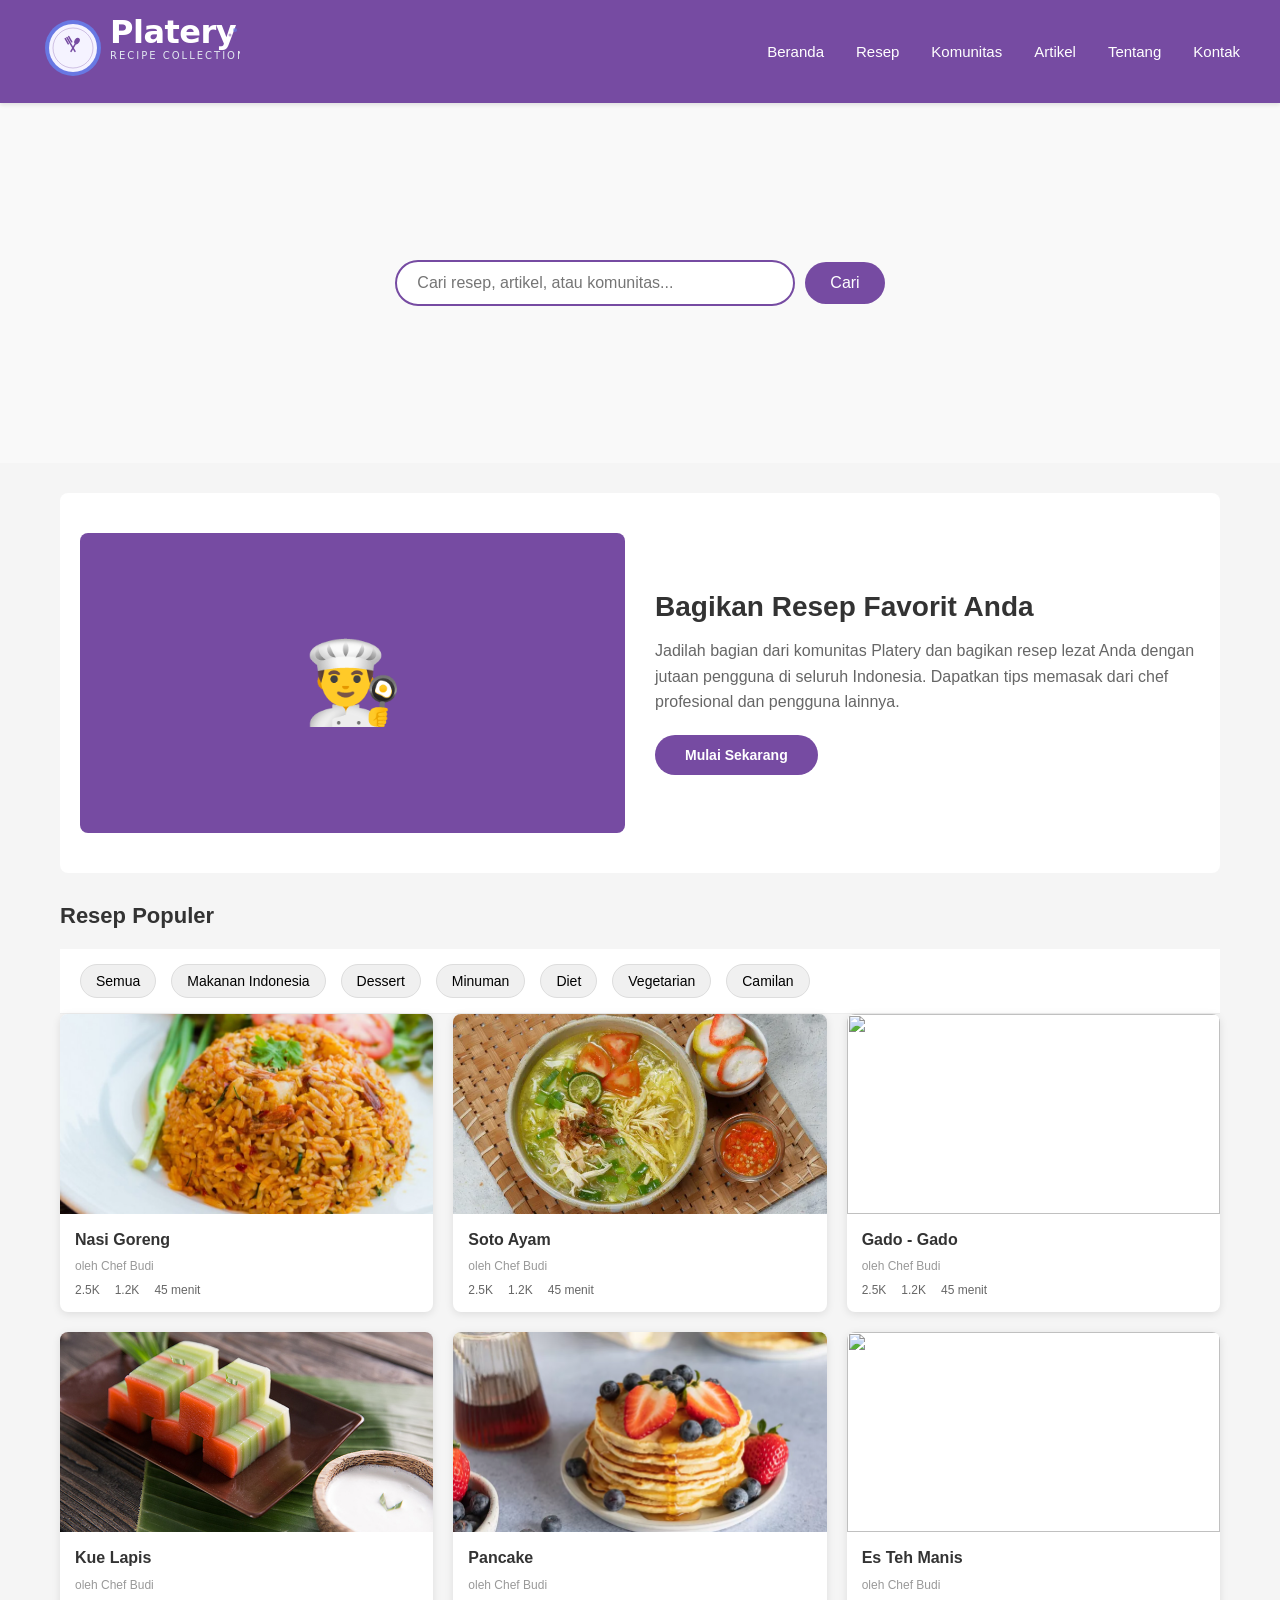
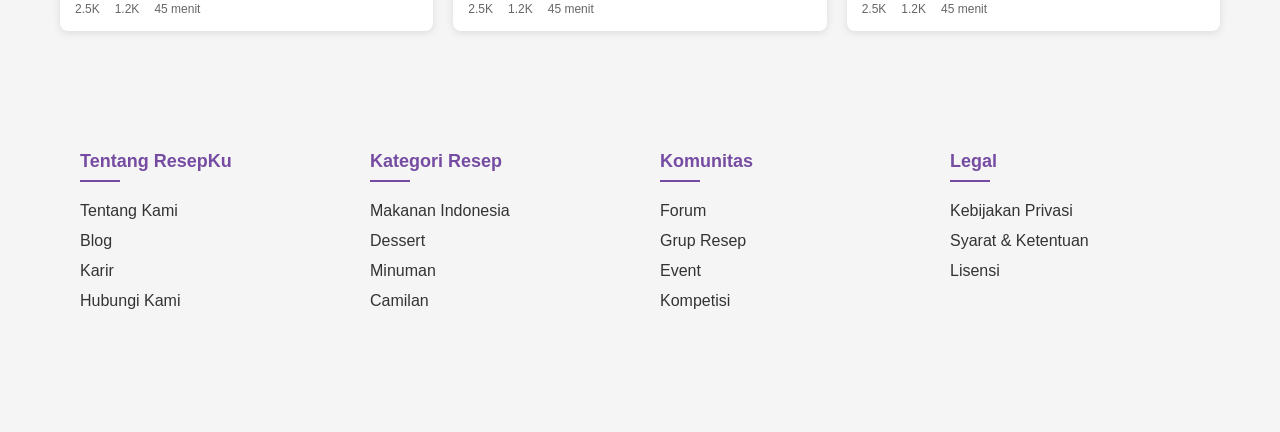
==== commit d5bed0c6: "Update index.html" ====
--- a/index.html
+++ b/index.html
@@ -80,12 +80,13 @@
     </div>
 
         <div class="recipe-grid">
+            
             <!-- Resep 1 -->
             <a href="#nasigoreng" class="recipe-underline">
                 <div class="recipe-card">
                 <div class="recipe-image"><img src="images/nasigoreng.jpg" alt=""></div>
                 <div class="recipe-content">
-                    <h3 class="recipe-title">Mie Goreng Pedas Istimewa</h3>
+                    <h3 class="recipe-title">Nasi Goreng</h3>
                     <p class="recipe-author">oleh Chef Budi</p>
                     <div class="recipe-stats">
                         <div class="recipe-stat">2.5K</div>
@@ -101,7 +102,7 @@
                 <div class="recipe-card">
                 <div class="recipe-image"><img src="images/soto.png" alt=""></div>
                 <div class="recipe-content">
-                    <h3 class="recipe-title">Mie Goreng Pedas Istimewa</h3>
+                    <h3 class="recipe-title">Soto Ayam</h3>
                     <p class="recipe-author">oleh Chef Budi</p>
                     <div class="recipe-stats">
                         <div class="recipe-stat">2.5K</div>
@@ -184,17 +185,118 @@
         <div class="modal-content">
         <a href="#!" class="close">&times;</a>
         <h2>Nasi Goreng Special</h2>
-        <img src="images/nasigoreng.jpg" alt="Mie Goreng Pedas Istimewa" class="modal-img">
-        <p><strong>Oleh:</strong> Chef Budi</p>
+        <img src="images/nasigoreng.jpg" alt="Nasi Goreng Special" class="modal-img">
+        <p><strong>Oleh:</strong> Chef Kukuh</p>
         <p><strong>Waktu Masak:</strong> 45 menit</p>
 
         <h3>Bahan-bahan:</h3>
         <ul>
             <li>3 piring nasi putih</li>
             <li>2 butir telur</li>
-            <li>2 sdm saus sambal</li>
-            <li>1 sdm kecap manis</li>
-            <li>Sayur dan topping sesuai selera</li>
+            <li>3 siung bawang putih</li>
+            <li>5 siung bawang merah</li>
+            <li>2 sdm kecap manis</li>
+            <li>Cabai secukupnya</li>
+            <li>Minyak goreng</li>
+            
+        </ul>
+
+        <h3>Cara Membuat:</h3>
+        <ol>
+            <li>aluskan bawang merah, bawang putih, dan cabai.</li>
+            <li>Panaskan minyak, tumis bumbu halus hingga harum.</li>
+            <li>Masukkan telur, orak-arik hingga matang.</li>
+            <li>Tambahkan nasi putih, aduk rata.</li>
+            <li>Beri kecap manis dan garam, aduk hingga merata.</li>
+            <li>Sajikan dengan kerupuk dan acar.</li>
+        </ol>
+        </div>
+    </div>
+    </div>
+
+    <!-- Modal Resep 2 -->
+    <div id="soto" class="modal">
+    <div class="modal-dialog">
+        <div class="modal-content">
+        <a href="#!" class="close">&times;</a>
+        <h2>Soto Ayam</h2>
+        <img src="images/soto.png" alt="Soto Ayam" class="modal-img">
+        <p><strong>Oleh:</strong> Chef Nicko</p>
+        <p><strong>Waktu Masak:</strong> 45 menit</p>
+
+        <h3>Bahan-bahan:</h3>
+        <ul>
+            <li>500gr daging ayam</li>
+            <li>2 liter air</li>
+            <li>3 batang serai</li>
+            <li>5 lembar daun jeruk</li>
+            <li>Bumbu halus: bawang merah, putih, kunyit, jahe</li>
+            <li>Garam dan gula secukupnya</li>
+            <li>Pelengkap: telur rebus, tauge, bihun</li>
+        </ul>
+
+        <h3>Cara Membuat:</h3>
+        <ol>
+            <li>Rebus ayam hingga empuk, suwir-suwir.</li>
+            <li>Tumis bumbu halus dan serai hingga harum.</li>
+            <li>Masukkan bumbu tumis ke dalam kaldu ayam.</li>
+            <li>Tambahkan daun jeruk, garam, dan gula.</li>
+            <li>Masak hingga mendidih dan bumbu meresap.</li>
+            <li>Sajikan dengan pelengkap.</li>
+        </ol>
+        </div>
+    </div>
+    </div>
+
+    <!-- Modal Resep 3 -->
+    <div id="gadogado" class="modal">
+    <div class="modal-dialog">
+        <div class="modal-content">
+        <a href="#!" class="close">&times;</a>
+        <h2>Gado - Gado</h2>
+        <img src="images/gadogado.png" alt="Gado - Gado" class="modal-img">
+        <p><strong>Oleh:</strong> Chef Rachul</p>
+        <p><strong>Waktu Masak:</strong> 45 menit</p>
+
+        <h3>Bahan-bahan:</h3>
+        <ul>
+            <li>Kangkung, kol, tauge, kentang rebus</li>
+            <li>Telur rebus</li>
+            <li>Tahu dan tempe goreng</li>
+            <li>Bumbu kacang: kacang tanah, cabai, bawang putih, gula merah</li>
+            <li>Kerupuk</li>
+        </ul>
+
+        <h3>Cara Membuat:</h3>
+        <ol>
+            <li>Rebus semua sayuran hingga matang.</li>
+            <li>Goreng tahu dan tempe.</li>
+            <li>Haluskan bumbu kacang dengan sedikit air.</li>
+            <li>Masak bumbu kacang hingga mengental.</li>
+            <li>Tata sayuran, tahu, tempe, dan telur di piring.</li>
+            <li>Siram dengan bumbu kacang, tambahkan kerupuk.</li>
+        </ol>
+        </div>
+    </div>
+    </div>
+
+    <!-- Modal Resep 4 -->
+    <div id="kuelapis" class="modal">
+    <div class="modal-dialog">
+        <div class="modal-content">
+        <a href="#!" class="close">&times;</a>
+        <h2>Kue Lapis</h2>
+        <img src="images/kuelapis.png" alt="Kue Lapis" class="modal-img">
+        <p><strong>Oleh:</strong> Chef Arnold</p>
+        <p><strong>Waktu Masak:</strong> 45 menit</p>
+
+        <h3>Bahan-bahan:</h3>
+        <ul>
+            <li></li>
+            <li></li>
+            <li></li>
+            <li></li>
+            <li></li>
         </ul>
 
         <h3>Cara Membuat:</h3>
@@ -207,117 +309,30 @@
     </div>
     </div>
 
-    <!-- Modal Resep 2 -->
-    <div id="soto" class="modal">
-    <div class="modal-dialog">
-        <div class="modal-content">
-        <a href="#!" class="close">&times;</a>
-        <h2>Soto Ayam</h2>
-        <img src="images/soto.png" alt="Mie Goreng Pedas Istimewa" class="modal-img">
-        <p><strong>Oleh:</strong> Chef Budi</p>
-        <p><strong>Waktu Masak:</strong> 45 menit</p>
-
-        <h3>Bahan-bahan:</h3>
-        <ul>
-            <li>2 bungkus mie telur</li>
-            <li>2 siung bawang putih, cincang</li>
-            <li>2 sdm saus sambal</li>
-            <li>1 sdm kecap manis</li>
-            <li>Sayur dan topping sesuai selera</li>
-        </ul>
-
-        <h3>Cara Membuat:</h3>
-        <ol>
-            <li>Rebus mie hingga matang, tiriskan.</li>
-            <li>Tumis bawang putih, tambahkan bumbu dan mie.</li>
-            <li>Masak hingga bumbu meresap, sajikan hangat.</li>
-        </ol>
-        </div>
-    </div>
-    </div>
-
-    <!-- Modal Resep 3 -->
-    <div id="gadogado" class="modal">
-    <div class="modal-dialog">
-        <div class="modal-content">
-        <a href="#!" class="close">&times;</a>
-        <h2>Gado - Gado</h2>
-        <img src="images/gadogado.png" alt="Mie Goreng Pedas Istimewa" class="modal-img">
-        <p><strong>Oleh:</strong> Chef Budi</p>
-        <p><strong>Waktu Masak:</strong> 45 menit</p>
-
-        <h3>Bahan-bahan:</h3>
-        <ul>
-            <li>2 bungkus mie telur</li>
-            <li>2 siung bawang putih, cincang</li>
-            <li>2 sdm saus sambal</li>
-            <li>1 sdm kecap manis</li>
-            <li>Sayur dan topping sesuai selera</li>
-        </ul>
-
-        <h3>Cara Membuat:</h3>
-        <ol>
-            <li>Rebus mie hingga matang, tiriskan.</li>
-            <li>Tumis bawang putih, tambahkan bumbu dan mie.</li>
-            <li>Masak hingga bumbu meresap, sajikan hangat.</li>
-        </ol>
-        </div>
-    </div>
-    </div>
-
-    <!-- Modal Resep 4 -->
-    <div id="kuelapis" class="modal">
-    <div class="modal-dialog">
-        <div class="modal-content">
-        <a href="#!" class="close">&times;</a>
-        <h2>Kue Lapis</h2>
-        <img src="images/kuelapis.png" alt="Mie Goreng Pedas Istimewa" class="modal-img">
-        <p><strong>Oleh:</strong> Chef Budi</p>
-        <p><strong>Waktu Masak:</strong> 45 menit</p>
-
-        <h3>Bahan-bahan:</h3>
-        <ul>
-            <li>2 bungkus mie telur</li>
-            <li>2 siung bawang putih, cincang</li>
-            <li>2 sdm saus sambal</li>
-            <li>1 sdm kecap manis</li>
-            <li>Sayur dan topping sesuai selera</li>
-        </ul>
-
-        <h3>Cara Membuat:</h3>
-        <ol>
-            <li>Rebus mie hingga matang, tiriskan.</li>
-            <li>Tumis bawang putih, tambahkan bumbu dan mie.</li>
-            <li>Masak hingga bumbu meresap, sajikan hangat.</li>
-        </ol>
-        </div>
-    </div>
-    </div>
-
     <!-- Modal Resep 5 -->
     <div id="pancake" class="modal">
     <div class="modal-dialog">
         <div class="modal-content">
         <a href="#!" class="close">&times;</a>
         <h2>Pancake</h2>
-        <img src="images/pancake.png" alt="Mie Goreng Pedas Istimewa" class="modal-img">
-        <p><strong>Oleh:</strong> Chef Budi</p>
+        <img src="images/pancake.png" alt="Pancake" class="modal-img">
+        <p><strong>Oleh:</strong> Chef Juna</p>
         <p><strong>Waktu Masak:</strong> 45 menit</p>
 
         <h3>Bahan-bahan:</h3>
         <ul>
-            <li>2 bungkus mie telur</li>
-            <li>2 siung bawang putih, cincang</li>
-            <li>2 sdm saus sambal</li>
-            <li>1 sdm kecap manis</li>
-            <li>Sayur dan topping sesuai selera</li>
-        </ul>
-
-        <h3>Cara Membuat:</h3>
-        <ol>
-            <li>Rebus mie hingga matang, tiriskan.</li>
-            <li>Tumis bawang putih, tambahkan bumbu dan mie.</li>
-            <li>Masak hingga bumbu meresap, sajikan hangat.</li>
+            <li></li>
+            <li></li>
+            <li></li>
+            <li></li>
+            <li></li>
+        </ul>
+
+        <h3>Cara Membuat:</h3>
+        <ol>
+            <li></li>
+            <li></li>
+            <li></li>
         </ol>
         </div>
     </div>
@@ -329,24 +344,24 @@
         <div class="modal-content">
         <a href="#!" class="close">&times;</a>
         <h2>Es Teh</h2>
-        <img src="images/esteh.png" alt="Mie Goreng Pedas Istimewa" class="modal-img">
-        <p><strong>Oleh:</strong> Chef Budi</p>
-        <p><strong>Waktu Masak:</strong> 45 menit</p>
-
-        <h3>Bahan-bahan:</h3>
-        <ul>
-            <li>2 bungkus mie telur</li>
-            <li>2 siung bawang putih, cincang</li>
-            <li>2 sdm saus sambal</li>
-            <li>1 sdm kecap manis</li>
-            <li>Sayur dan topping sesuai selera</li>
-        </ul>
-
-        <h3>Cara Membuat:</h3>
-        <ol>
-            <li>Rebus mie hingga matang, tiriskan.</li>
-            <li>Tumis bawang putih, tambahkan bumbu dan mie.</li>
-            <li>Masak hingga bumbu meresap, sajikan hangat.</li>
+        <img src="images/esteh.png" alt="Es Teh" class="modal-img">
+        <p><strong>Oleh:</strong> Chef Renatta</p>
+        <p><strong>Waktu Masak:</strong> 10 menit</p>
+
+        <h3>Bahan-bahan:</h3>
+        <ul>
+            <li></li>
+            <li></li>
+            <li></li>
+            <li></li>
+            <li></li>
+        </ul>
+
+        <h3>Cara Membuat:</h3>
+        <ol>
+            <li></li>
+            <li></li>
+            <li></li>
         </ol>
         </div>
     </div>
@@ -394,3 +409,4 @@
     </footer>
 </body>
 </html>
+
--- a/style.css
+++ b/style.css
@@ -79,6 +79,27 @@
 
 .nav-links a:hover {
     color: #ffe0e0;
+}
+
+/* Hamburger */
+.menu-toggle {
+    display: none;
+    flex-direction: column;
+    cursor: pointer;
+    z-index: 101;
+}
+
+.menu-toggle span {
+    height: 3px;
+    width: 25px;
+    background: white;
+    margin: 4px 0;
+    border-radius: 2px;
+    transition: 0.3s;
+}
+
+#menu-checkbox {
+    display: none;
 }
 
 /* Search Bar */
@@ -449,6 +470,46 @@
     gap: 10px;
     }
     
+    .navbar {
+    position: absolute;
+    top: 65px;
+    left: 0;
+    width: 100%;
+  }
+
+  .menu-toggle {
+    display: flex;
+  }
+
+  .nav-links {
+    position: absolute;
+    top: 60px;
+    right: 0;
+    background-color: #764ba2;
+    width: 100%;
+    flex-direction: column;
+    align-items: center;
+    gap: 1.5rem;
+    padding: 20px 0;
+    transform: translateY(-150%);
+    opacity: 0;
+    pointer-events: none;
+    transition: all 0.3s ease;
+  }
+
+  #menu-checkbox:checked ~ nav .nav-links {
+    transform: translateY(0);
+    opacity: 1;
+    pointer-events: all;
+  }
+
+  .nav-links a {
+    font-size: 16px;
+    display: block;
+    width: 100%;
+    text-align: center;
+  }
+
     .search-bar {
     flex-direction: column;
     min-height: auto;
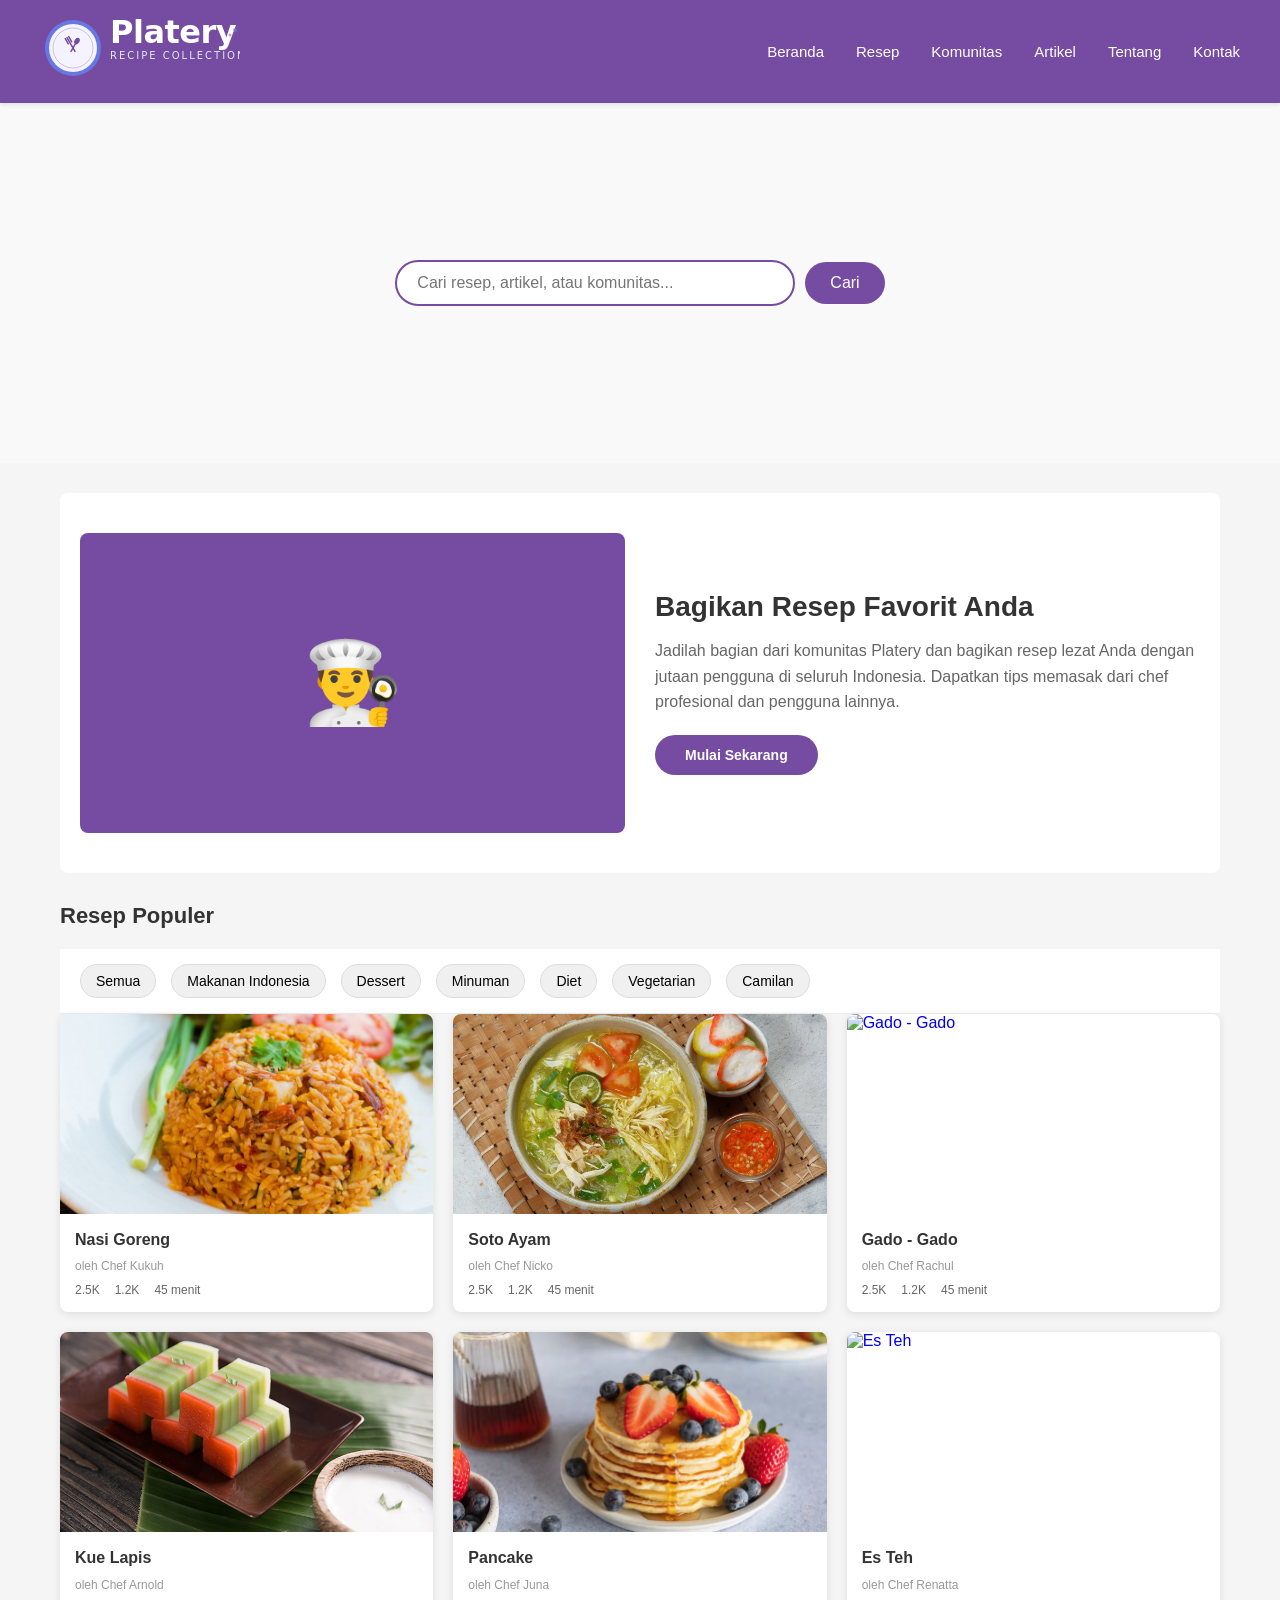
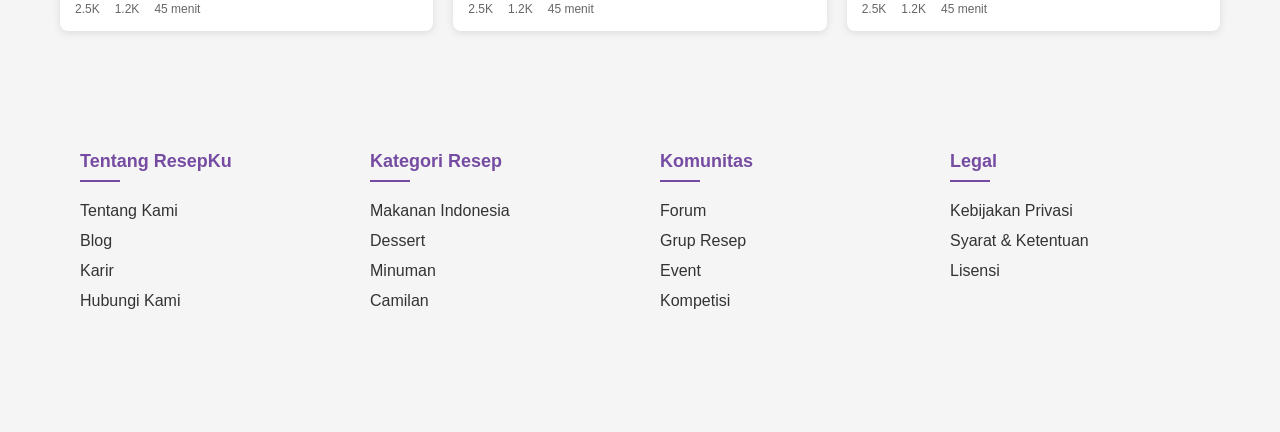
==== commit 491b3422: "Update index.html" ====
--- a/index.html
+++ b/index.html
@@ -84,10 +84,10 @@
             <!-- Resep 1 -->
             <a href="#nasigoreng" class="recipe-underline">
                 <div class="recipe-card">
-                <div class="recipe-image"><img src="images/nasigoreng.jpg" alt=""></div>
+                <div class="recipe-image"><img src="images/nasigoreng.jpg" alt="Nasi Goreng Spesial"></div>
                 <div class="recipe-content">
                     <h3 class="recipe-title">Nasi Goreng</h3>
-                    <p class="recipe-author">oleh Chef Budi</p>
+                    <p class="recipe-author">oleh Chef Kukuh</p>
                     <div class="recipe-stats">
                         <div class="recipe-stat">2.5K</div>
                         <div class="recipe-stat">1.2K</div>
@@ -100,10 +100,10 @@
             <!-- Resep 2 -->
             <a href="#soto" class="recipe-underline">
                 <div class="recipe-card">
-                <div class="recipe-image"><img src="images/soto.png" alt=""></div>
+                <div class="recipe-image"><img src="images/soto.png" alt="Soto Ayam"></div>
                 <div class="recipe-content">
                     <h3 class="recipe-title">Soto Ayam</h3>
-                    <p class="recipe-author">oleh Chef Budi</p>
+                    <p class="recipe-author">oleh Chef Nicko</p>
                     <div class="recipe-stats">
                         <div class="recipe-stat">2.5K</div>
                         <div class="recipe-stat">1.2K</div>
@@ -116,10 +116,10 @@
             <!-- Resep 3 -->
             <a href="#gadogado" class="recipe-underline">
                 <div class="recipe-card">
-                <div class="recipe-image"><img src="images/gadogado.png" alt=""></div>
+                <div class="recipe-image"><img src="images/gadogado.png" alt="Gado - Gado"></div>
                 <div class="recipe-content">
                     <h3 class="recipe-title">Gado - Gado</h3>
-                    <p class="recipe-author">oleh Chef Budi</p>
+                    <p class="recipe-author">oleh Chef Rachul</p>
                     <div class="recipe-stats">
                         <div class="recipe-stat">2.5K</div>
                         <div class="recipe-stat">1.2K</div>
@@ -132,10 +132,10 @@
             <!-- Resep 4 -->
             <a href="#kuelapis" class="recipe-underline">
                 <div class="recipe-card">
-                <div class="recipe-image"><img src="images/kuelapis.png" alt=""></div>
+                <div class="recipe-image"><img src="images/kuelapis.png" alt="Kue Lapis"></div>
                 <div class="recipe-content">
                     <h3 class="recipe-title">Kue Lapis</h3>
-                    <p class="recipe-author">oleh Chef Budi</p>
+                    <p class="recipe-author">oleh Chef Arnold</p>
                     <div class="recipe-stats">
                         <div class="recipe-stat">2.5K</div>
                         <div class="recipe-stat">1.2K</div>
@@ -148,10 +148,10 @@
             <!-- Resep 5 -->
             <a href="#pancake" class="recipe-underline">
                 <div class="recipe-card">
-                <div class="recipe-image"><img src="images/pancake.png" alt="Resep Pancake"></div>
+                <div class="recipe-image"><img src="images/pancake.png" alt="Pancake"></div>
                 <div class="recipe-content">
                     <h3 class="recipe-title">Pancake</h3>
-                    <p class="recipe-author">oleh Chef Budi</p>
+                    <p class="recipe-author">oleh Chef Juna</p>
                     <div class="recipe-stats">
                         <div class="recipe-stat">2.5K</div>
                         <div class="recipe-stat">1.2K</div>
@@ -164,10 +164,10 @@
             <!-- Resep 6 -->
             <a href="#esteh" class="recipe-underline">
                 <div class="recipe-card">
-                <div class="recipe-image"><img src="images/esteh.png" alt=""></div>
-                <div class="recipe-content">
-                    <h3 class="recipe-title">Es Teh Manis</h3>
-                    <p class="recipe-author">oleh Chef Budi</p>
+                <div class="recipe-image"><img src="images/esteh.png" alt="Es Teh"></div>
+                <div class="recipe-content">
+                    <h3 class="recipe-title">Es Teh</h3>
+                    <p class="recipe-author">oleh Chef Renatta</p>
                     <div class="recipe-stats">
                         <div class="recipe-stat">2.5K</div>
                         <div class="recipe-stat">1.2K</div>
@@ -184,7 +184,7 @@
     <div class="modal-dialog">
         <div class="modal-content">
         <a href="#!" class="close">&times;</a>
-        <h2>Nasi Goreng Special</h2>
+        <h2>Nasi Goreng Spesial</h2>
         <img src="images/nasigoreng.jpg" alt="Nasi Goreng Special" class="modal-img">
         <p><strong>Oleh:</strong> Chef Kukuh</p>
         <p><strong>Waktu Masak:</strong> 45 menit</p>
@@ -292,19 +292,25 @@
 
         <h3>Bahan-bahan:</h3>
         <ul>
-            <li></li>
-            <li></li>
-            <li></li>
-            <li></li>
-            <li></li>
-        </ul>
-
-        <h3>Cara Membuat:</h3>
-        <ol>
-            <li>Rebus mie hingga matang, tiriskan.</li>
-            <li>Tumis bawang putih, tambahkan bumbu dan mie.</li>
-            <li>Masak hingga bumbu meresap, sajikan hangat.</li>
-        </ol>
+            <li>250 gram tepung beras</li>
+            <li>100 gram tepung tapioka</li>
+            <li>200 gram gula pasir</li>
+            <li>800 ml santan, dimasak hingga hangat</li>
+            <li>Pewarna makanan merah dan hijau secukupnya</li>
+            <li>Sejumput garam</li>
+            <li>Daun pandan (opsional, untuk aroma)</li>
+        </ul>
+
+        <h3>Cara Membuat:</h3>
+        <ol>
+            <li>Campur tepung beras, tepung tapioka, gula pasir, dan garam dalam wadah besar. Aduk rata.</li>
+            <li>Tuang santan hangat sedikit demi sedikit sambil diaduk hingga adonan licin dan tidak menggumpal.</li>
+            <li>Bagi adonan menjadi tiga bagian; beri pewarna merah pada satu bagian, hijau pada satu bagian, dan biarkan satu bagian tanpa pewarna (putih).</li>
+            <li>Panaskan kukusan. Tuang satu lapisan adonan (misalnya warna merah) ke dalam loyang, kukus selama 5 menit.</li>
+            <li>Tuang lapisan berikutnya (misalnya putih), kukus lagi 5 menit. Ulangi hingga adonan habis dan semua lapisan terbentuk.</li>
+            <li>Setelah lapisan terakhir dituang, kukus selama 15 menit agar matang sempurna.</li>
+            <li>Angkat, biarkan dingin, lalu potong sesuai selera sebelum disajikan.</li>
+            </ol>
         </div>
     </div>
     </div>
@@ -321,18 +327,22 @@
 
         <h3>Bahan-bahan:</h3>
         <ul>
-            <li></li>
-            <li></li>
-            <li></li>
-            <li></li>
-            <li></li>
-        </ul>
-
-        <h3>Cara Membuat:</h3>
-        <ol>
-            <li></li>
-            <li></li>
-            <li></li>
+            <li>200gr tepung terigu</li>
+            <li>2 butir telur</li>
+            <li>250ml susu cair</li>
+            <li>3 sdm gula</li>
+            <li>1 sdt baking powder</li>
+            <li>Coklat leleh untuk topping</li>
+        </ul>
+
+        <h3>Cara Membuat:</h3>
+        <ol>
+            <li>Campur tepung, gula, dan baking powder.</li>
+            <li>Kocok telur dan susu dalam wadah terpisah.</li>
+            <li>Campurkan adonan basah dan kering.</li>
+            <li>Panaskan teflon, tuang adonan.</li>
+            <li>Masak hingga muncul gelembung, balik.</li>
+            <li>Sajikan dengan topping coklat.</li>
         </ol>
         </div>
     </div>
@@ -350,18 +360,19 @@
 
         <h3>Bahan-bahan:</h3>
         <ul>
-            <li></li>
-            <li></li>
-            <li></li>
-            <li></li>
-            <li></li>
-        </ul>
-
-        <h3>Cara Membuat:</h3>
-        <ol>
-            <li></li>
-            <li></li>
-            <li></li>
+            <li>2 kantong teh celup</li>
+            <li>3 sdm gula pasir</li>
+            <li>500ml air panas</li>
+            <li>Es batu secukupnya</li>
+        </ul>
+
+        <h3>Cara Membuat:</h3>
+        <ol>
+            <li>Seduh teh dengan air panas.</li>
+            <li>Tambahkan gula, aduk hingga larut</li>
+            <li>Biarkan hingga dingin.</li>
+            <li>Tuang ke gelas berisi es batu.</li>
+            <li>Sajikan segera.</li>
         </ol>
         </div>
     </div>
@@ -410,3 +421,4 @@
 </body>
 </html>
 
+
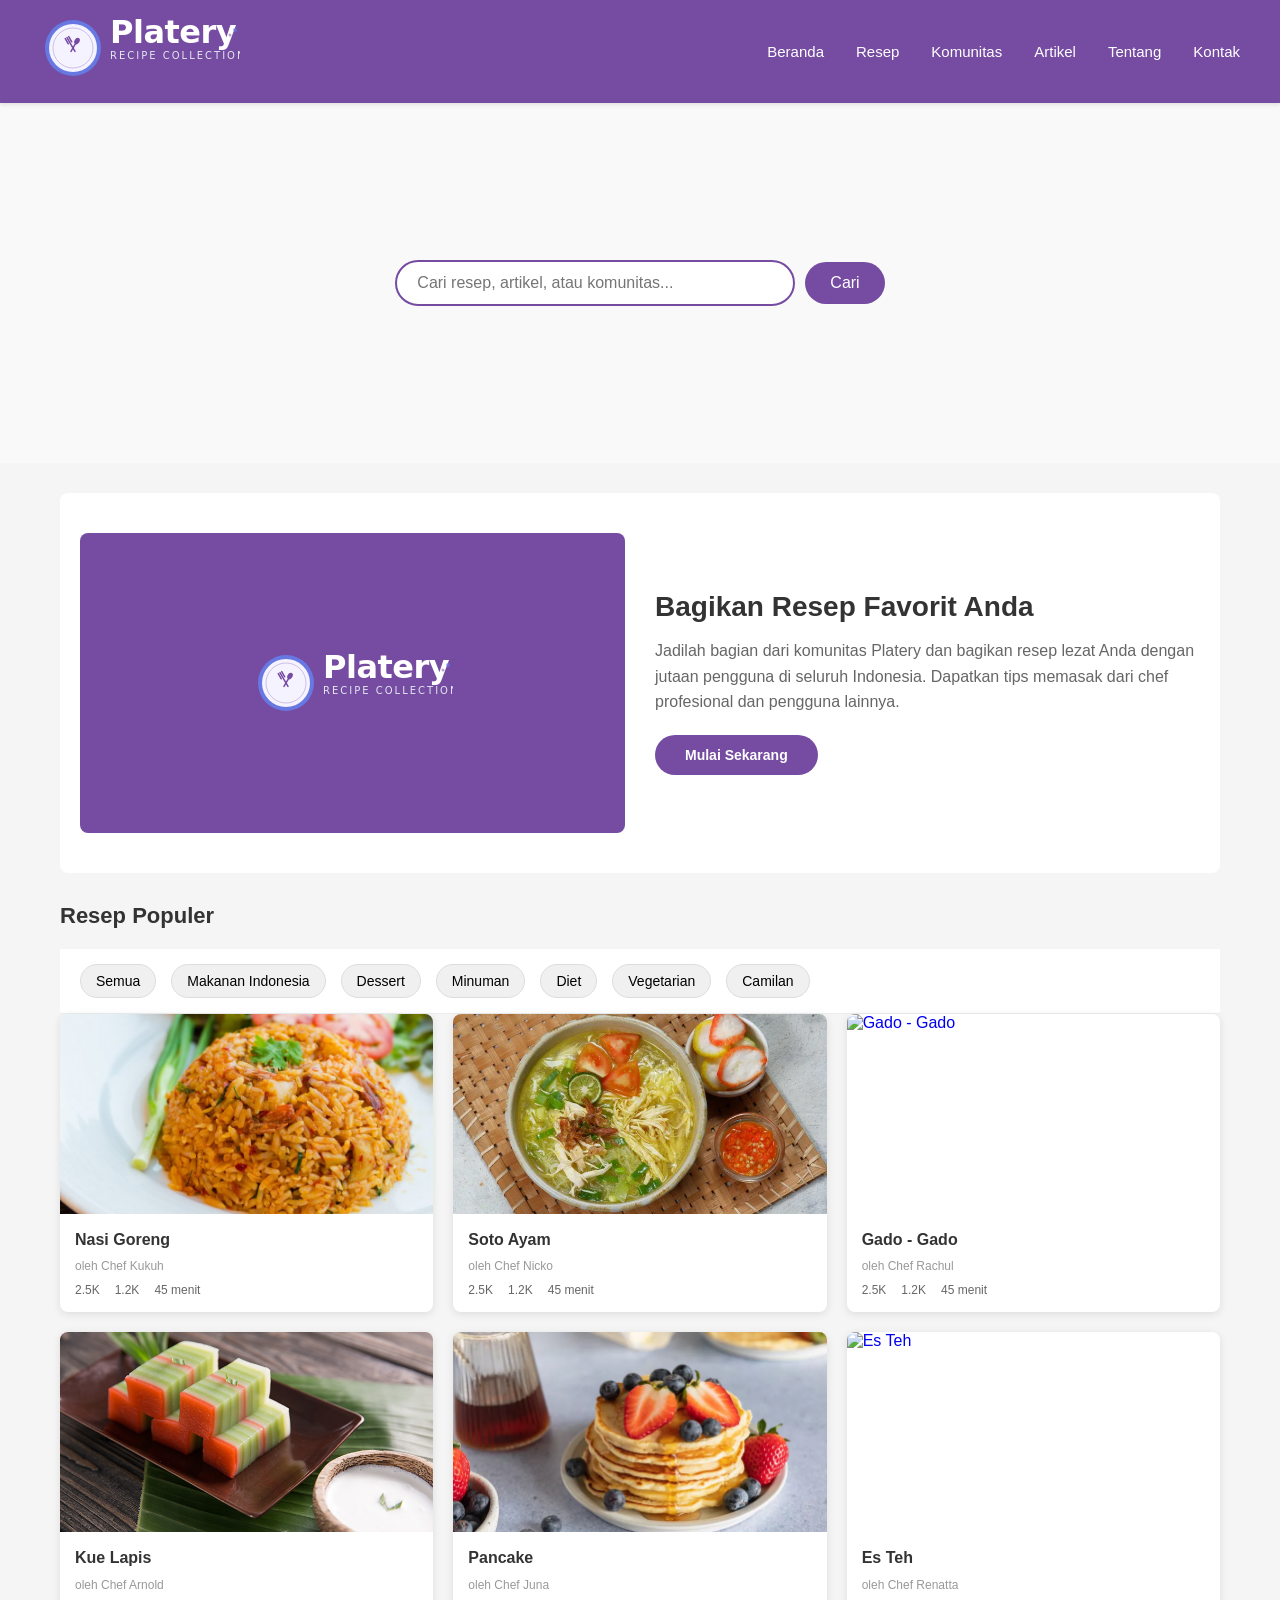
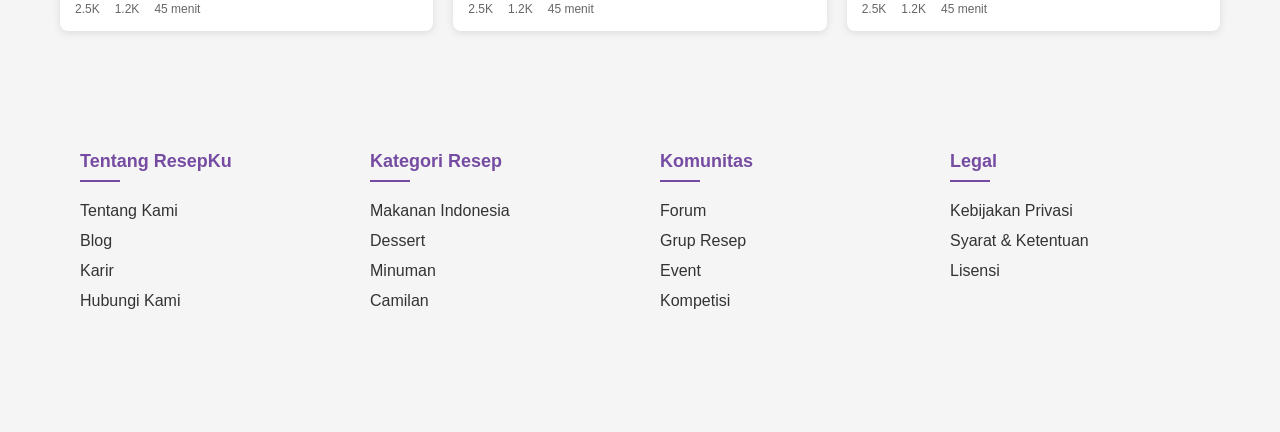
==== commit 1354f763: "Update index.html" ====
--- a/index.html
+++ b/index.html
@@ -52,7 +52,7 @@
     <div class="container">
         <div class="featured">
             <div class="featured-content">
-                <div class="featured-image">👨‍🍳</div>
+                <div class="featured-image"><img src="images/logo.svg" alt="Platery"></div>
                 <div class="featured-text">
                     <h2>Bagikan Resep Favorit Anda</h2>
                     <p>Jadilah bagian dari komunitas Platery dan bagikan resep lezat Anda dengan jutaan pengguna di seluruh Indonesia. Dapatkan tips memasak dari chef profesional dan pengguna lainnya.</p>
@@ -422,3 +422,4 @@
 </html>
 
 
+
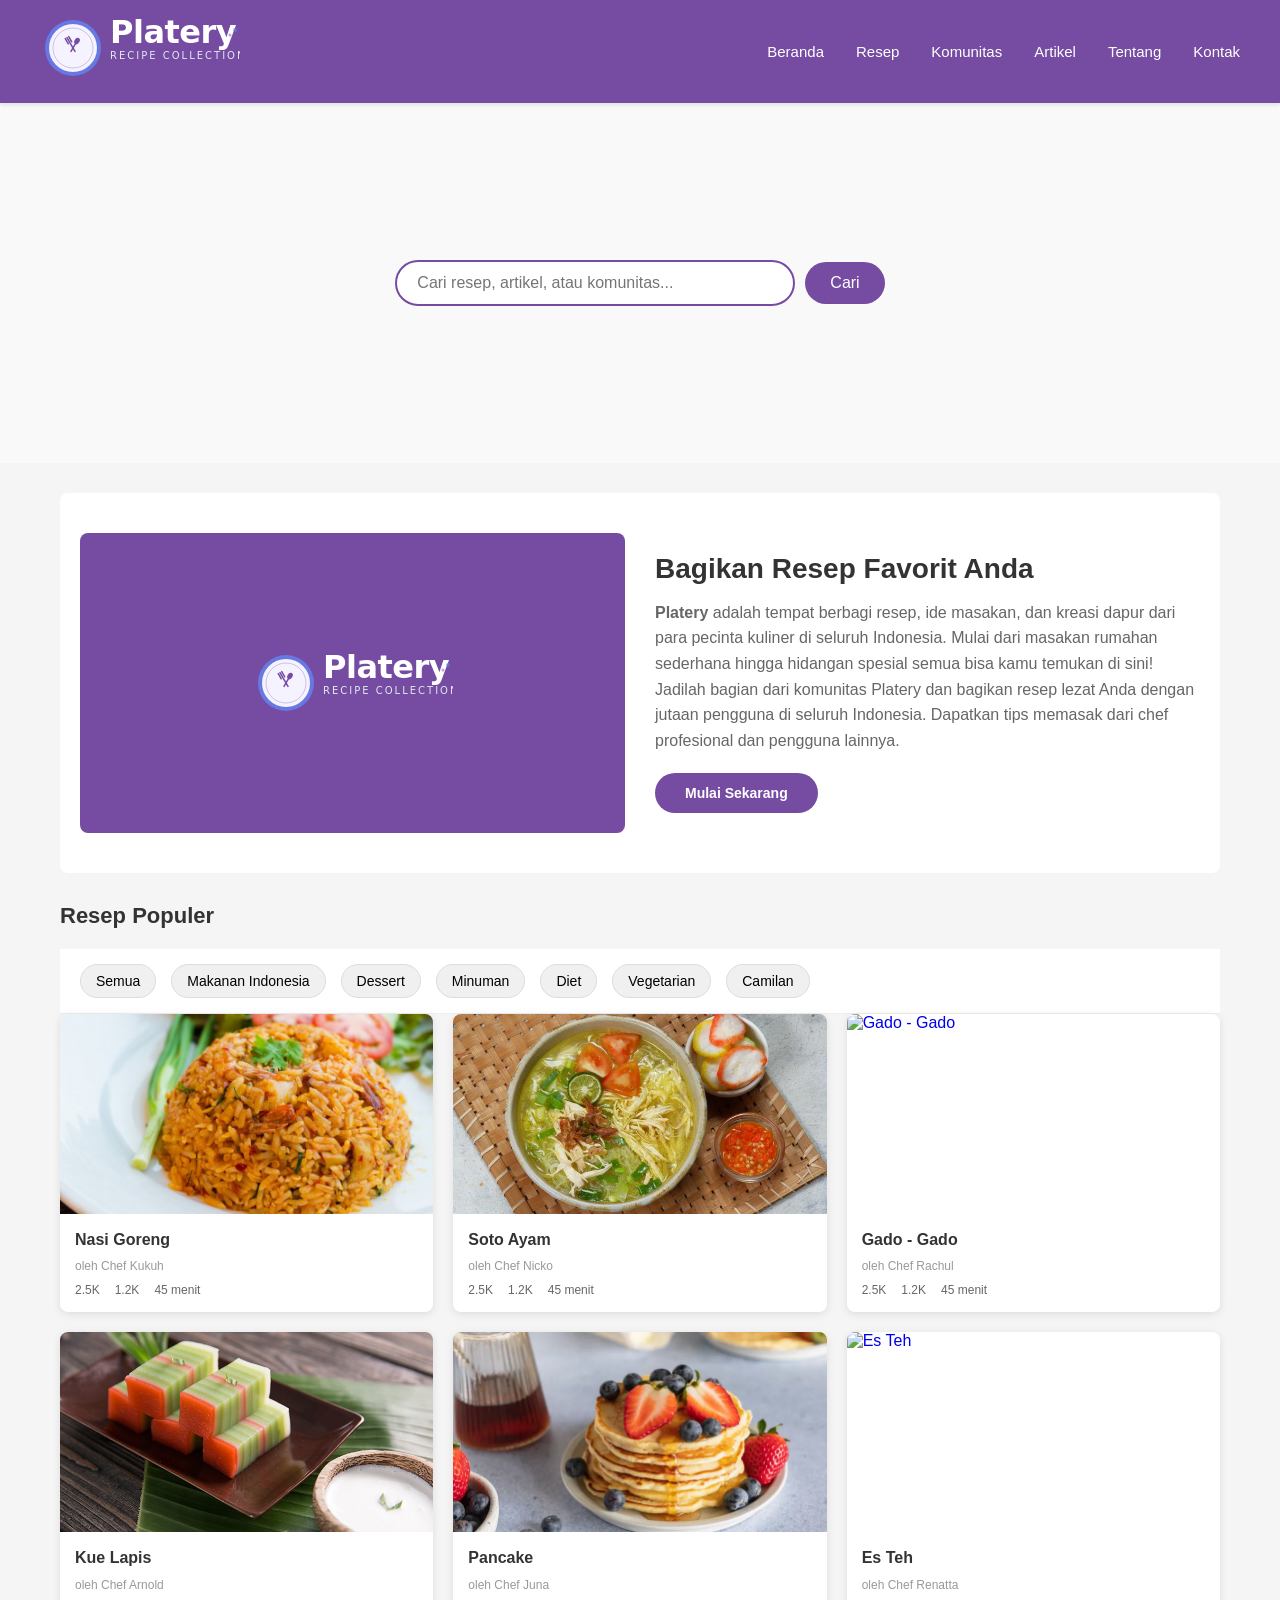
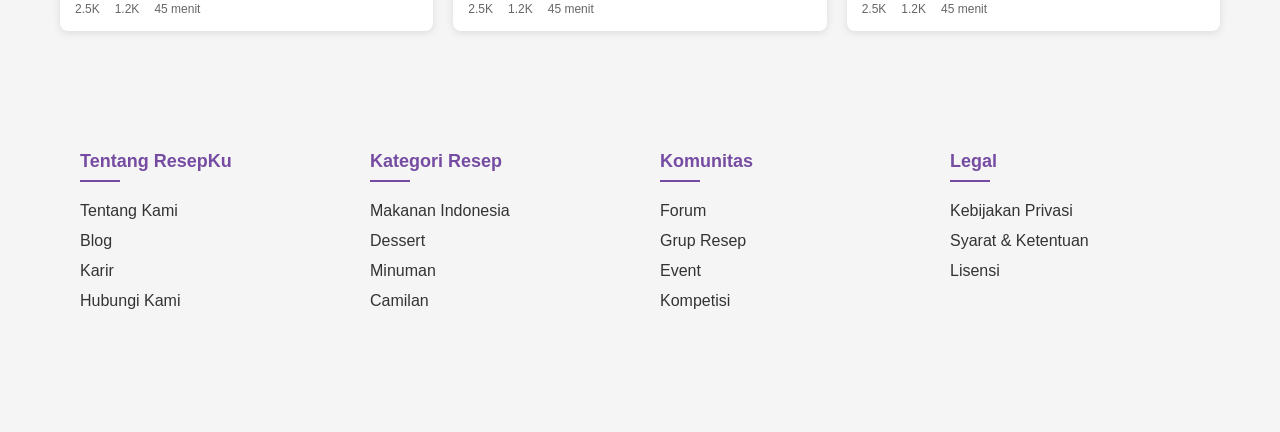
==== commit f7eb8c57: "Update index.html" ====
--- a/index.html
+++ b/index.html
@@ -52,10 +52,12 @@
     <div class="container">
         <div class="featured">
             <div class="featured-content">
-                <div class="featured-image"><img src="images/logo.svg" alt="Platery"></div>
+                <div class="featured-image"><img src="images/logo.svg" alt=""></div>
                 <div class="featured-text">
                     <h2>Bagikan Resep Favorit Anda</h2>
-                    <p>Jadilah bagian dari komunitas Platery dan bagikan resep lezat Anda dengan jutaan pengguna di seluruh Indonesia. Dapatkan tips memasak dari chef profesional dan pengguna lainnya.</p>
+                    <p><strong>Platery</strong> adalah tempat berbagi resep, ide masakan, dan kreasi dapur dari para pecinta kuliner di seluruh Indonesia. Mulai dari masakan rumahan sederhana hingga hidangan spesial  semua bisa kamu temukan di sini! 
+                        <br>
+                        Jadilah bagian dari komunitas Platery dan bagikan resep lezat Anda dengan jutaan pengguna di seluruh Indonesia. Dapatkan tips memasak dari chef profesional dan pengguna lainnya.</p>
                     <button class="btn-primary">Mulai Sekarang</button>
                 </div>
             </div>
@@ -422,4 +424,3 @@
 </html>
 
 
-
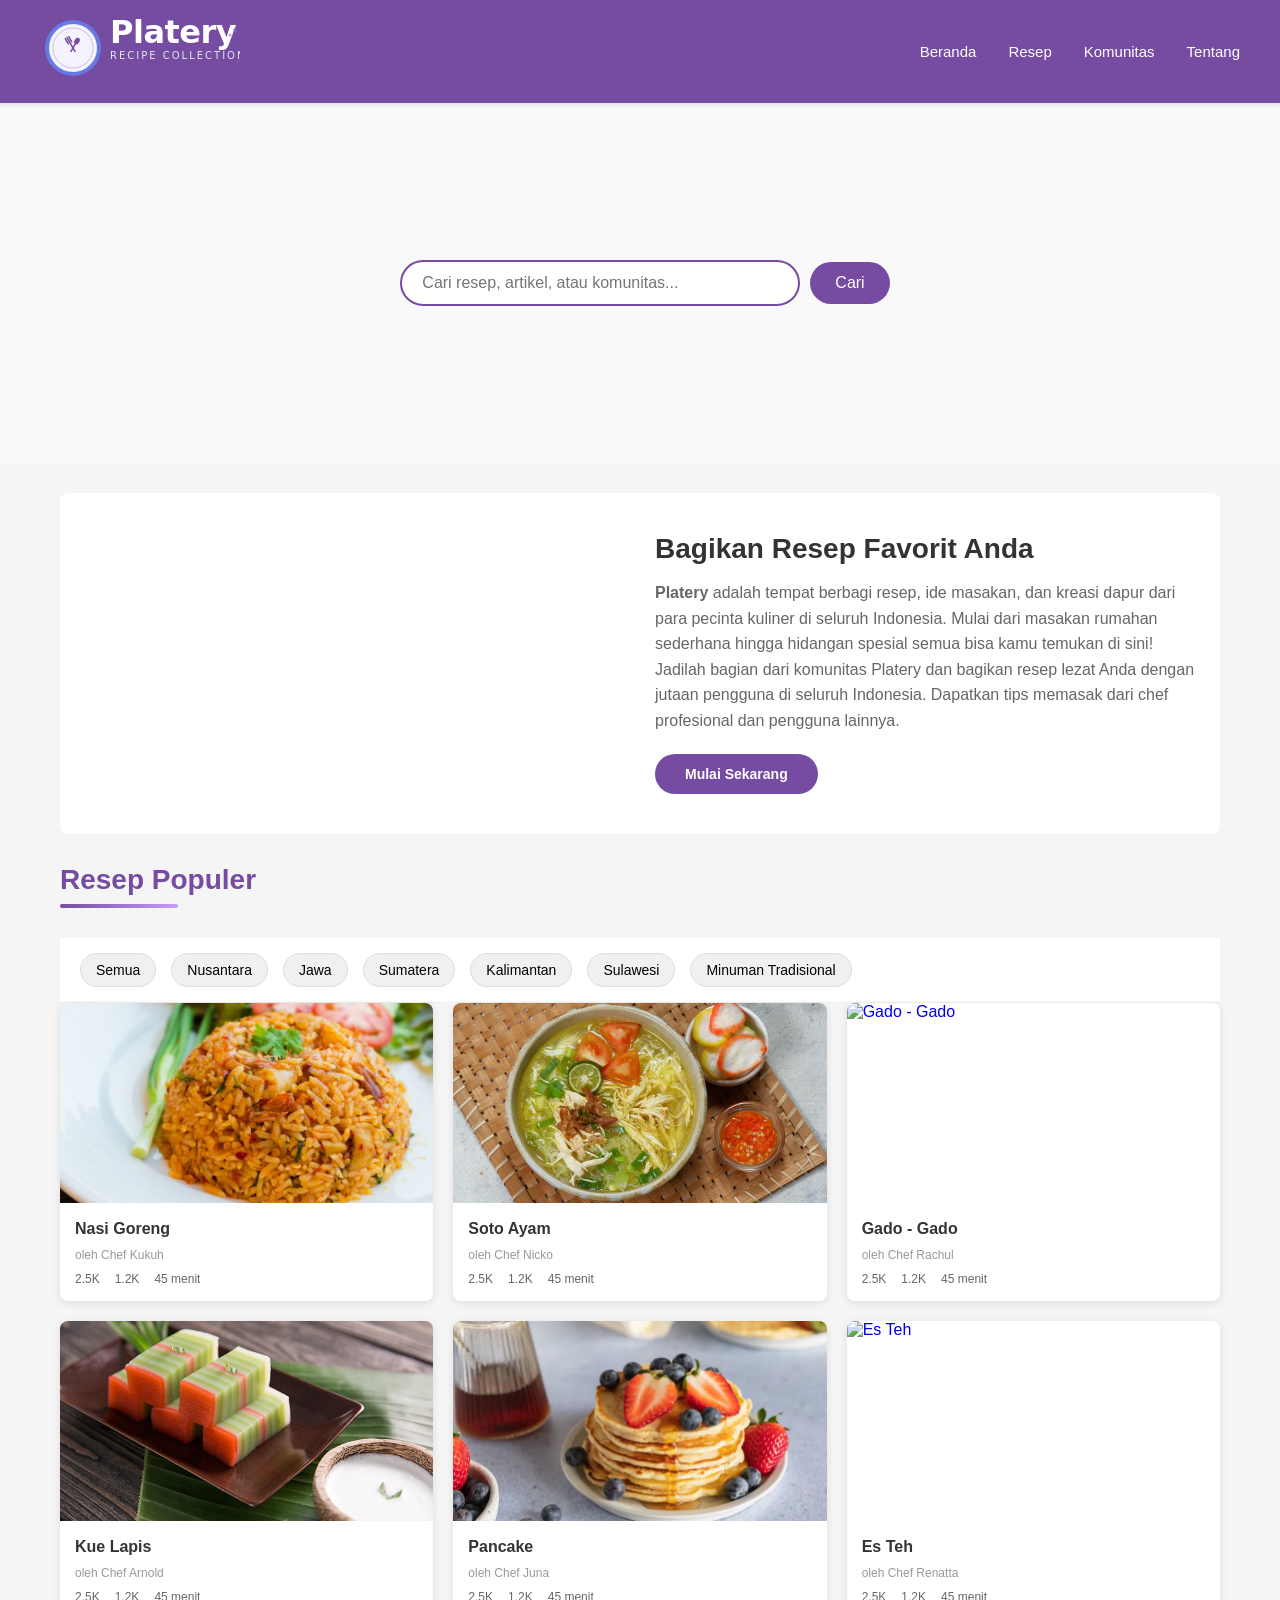
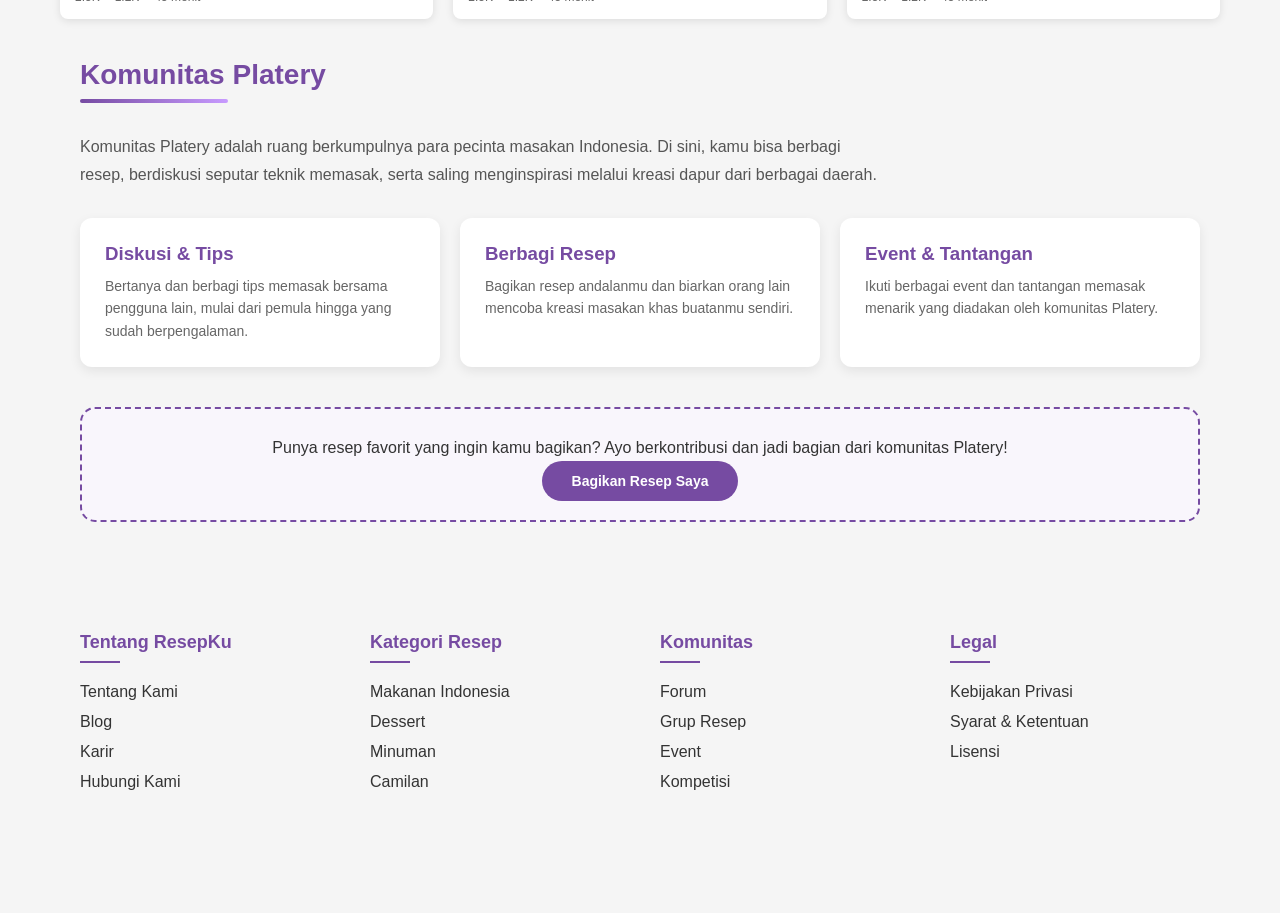
==== commit 0e55e1c0: "Update Form" ====
--- a/index.html
+++ b/index.html
@@ -6,9 +6,9 @@
     <title>Platery | Resep Masakan</title>
     <link rel="stylesheet" href="style.css">
     <link rel="shortcut icon" href="images/logo_favicon.svg" type="image/x-icon">
-
 </head>
 <body>
+    <div id="beranda"></div>
     <!-- Header -->
     <header>
     <div class="header-content">
@@ -26,12 +26,10 @@
         <!-- Navbar -->
         <nav class="navbar">
         <ul class="nav-links">
-            <li><a href="#">Beranda</a></li>
-            <li><a href="#">Resep</a></li>
-            <li><a href="#">Komunitas</a></li>
-            <li><a href="#">Artikel</a></li>
-            <li><a href="#">Tentang</a></li>
-            <li><a href="#">Kontak</a></li>
+            <li><a href="#beranda">Beranda</a></li>
+            <li><a href="#resep">Resep</a></li>
+            <li><a href="#komunitas">Komunitas</a></li>
+            <li><a href="#tentang">Tentang</a></li>
         </ul>
         </nav>
 
@@ -44,6 +42,7 @@
 
     <!-- Search Bar -->
     <div class="search-bar">
+        <img src="" alt="">
         <input type="text" placeholder="Cari resep, artikel, atau komunitas..." class="search-input">
         <button class="search-button">Cari</button>
     </div>     
@@ -52,7 +51,7 @@
     <div class="container">
         <div class="featured">
             <div class="featured-content">
-                <div class="featured-image"><img src="images/logo.svg" alt=""></div>
+                <div class="featured-image"><img src="images/hero.png" alt=""></div>
                 <div class="featured-text">
                     <h2>Bagikan Resep Favorit Anda</h2>
                     <p><strong>Platery</strong> adalah tempat berbagi resep, ide masakan, dan kreasi dapur dari para pecinta kuliner di seluruh Indonesia. Mulai dari masakan rumahan sederhana hingga hidangan spesial  semua bisa kamu temukan di sini! 
@@ -66,18 +65,18 @@
 
     <!-- Resep -->
     <div class="container">
-        <h2 class="section-title">Resep Populer</h2>
+        <h2 class="section-title" id = "resep">Resep Populer</h2>
 
     <!-- Kategori -->
     <div class="categories">
         <div class="categories-content">
             <button class="category-btn">Semua</button>
-            <button class="category-btn">Makanan Indonesia</button>
-            <button class="category-btn">Dessert</button>
-            <button class="category-btn">Minuman</button>
-            <button class="category-btn">Diet</button>
-            <button class="category-btn">Vegetarian</button>
-            <button class="category-btn">Camilan</button>
+            <button class="category-btn">Nusantara</button>
+            <button class="category-btn">Jawa</button>
+            <button class="category-btn">Sumatera</button>
+            <button class="category-btn">Kalimantan</button>
+            <button class="category-btn">Sulawesi</button>
+            <button class="category-btn">Minuman Tradisional</button>
         </div>
     </div>
 
@@ -181,204 +180,255 @@
         </div>
 
     <!-- Modal Detail Resep -->
-    <!-- Modal Resep 1 -->
-    <div id="nasigoreng" class="modal">
-    <div class="modal-dialog">
-        <div class="modal-content">
-        <a href="#!" class="close">&times;</a>
-        <h2>Nasi Goreng Spesial</h2>
-        <img src="images/nasigoreng.jpg" alt="Nasi Goreng Special" class="modal-img">
-        <p><strong>Oleh:</strong> Chef Kukuh</p>
-        <p><strong>Waktu Masak:</strong> 45 menit</p>
-
-        <h3>Bahan-bahan:</h3>
-        <ul>
-            <li>3 piring nasi putih</li>
-            <li>2 butir telur</li>
-            <li>3 siung bawang putih</li>
-            <li>5 siung bawang merah</li>
-            <li>2 sdm kecap manis</li>
-            <li>Cabai secukupnya</li>
-            <li>Minyak goreng</li>
-            
-        </ul>
-
-        <h3>Cara Membuat:</h3>
-        <ol>
-            <li>aluskan bawang merah, bawang putih, dan cabai.</li>
-            <li>Panaskan minyak, tumis bumbu halus hingga harum.</li>
-            <li>Masukkan telur, orak-arik hingga matang.</li>
-            <li>Tambahkan nasi putih, aduk rata.</li>
-            <li>Beri kecap manis dan garam, aduk hingga merata.</li>
-            <li>Sajikan dengan kerupuk dan acar.</li>
-        </ol>
+     <section>
+        <!-- Modal Resep 1 -->
+        <div id="nasigoreng" class="modal">
+        <div class="modal-dialog">
+            <div class="modal-content">
+            <a href="#!" class="close">&times;</a>
+            <h2>Nasi Goreng Spesial</h2>
+            <img src="images/nasigoreng.jpg" alt="Nasi Goreng Special" class="modal-img">
+            <p><strong>Oleh:</strong> Chef Kukuh</p>
+            <p><strong>Waktu Masak:</strong> 45 menit</p>
+
+            <h3>Bahan-bahan:</h3>
+            <ul>
+                <li>3 piring nasi putih</li>
+                <li>2 butir telur</li>
+                <li>3 siung bawang putih</li>
+                <li>5 siung bawang merah</li>
+                <li>2 sdm kecap manis</li>
+                <li>Cabai secukupnya</li>
+                <li>Minyak goreng</li>
+                
+            </ul>
+
+            <h3>Cara Membuat:</h3>
+            <ol>
+                <li>aluskan bawang merah, bawang putih, dan cabai.</li>
+                <li>Panaskan minyak, tumis bumbu halus hingga harum.</li>
+                <li>Masukkan telur, orak-arik hingga matang.</li>
+                <li>Tambahkan nasi putih, aduk rata.</li>
+                <li>Beri kecap manis dan garam, aduk hingga merata.</li>
+                <li>Sajikan dengan kerupuk dan acar.</li>
+            </ol>
+            </div>
+        </div>
+        </div>
+
+        <!-- Modal Resep 2 -->
+        <div id="soto" class="modal">
+        <div class="modal-dialog">
+            <div class="modal-content">
+            <a href="#!" class="close">&times;</a>
+            <h2>Soto Ayam</h2>
+            <img src="images/soto.png" alt="Soto Ayam" class="modal-img">
+            <p><strong>Oleh:</strong> Chef Nicko</p>
+            <p><strong>Waktu Masak:</strong> 45 menit</p>
+
+            <h3>Bahan-bahan:</h3>
+            <ul>
+                <li>500gr daging ayam</li>
+                <li>2 liter air</li>
+                <li>3 batang serai</li>
+                <li>5 lembar daun jeruk</li>
+                <li>Bumbu halus: bawang merah, putih, kunyit, jahe</li>
+                <li>Garam dan gula secukupnya</li>
+                <li>Pelengkap: telur rebus, tauge, bihun</li>
+            </ul>
+
+            <h3>Cara Membuat:</h3>
+            <ol>
+                <li>Rebus ayam hingga empuk, suwir-suwir.</li>
+                <li>Tumis bumbu halus dan serai hingga harum.</li>
+                <li>Masukkan bumbu tumis ke dalam kaldu ayam.</li>
+                <li>Tambahkan daun jeruk, garam, dan gula.</li>
+                <li>Masak hingga mendidih dan bumbu meresap.</li>
+                <li>Sajikan dengan pelengkap.</li>
+            </ol>
+            </div>
+        </div>
+        </div>
+
+        <!-- Modal Resep 3 -->
+        <div id="gadogado" class="modal">
+        <div class="modal-dialog">
+            <div class="modal-content">
+            <a href="#!" class="close">&times;</a>
+            <h2>Gado - Gado</h2>
+            <img src="images/gadogado.png" alt="Gado - Gado" class="modal-img">
+            <p><strong>Oleh:</strong> Chef Rachul</p>
+            <p><strong>Waktu Masak:</strong> 45 menit</p>
+
+            <h3>Bahan-bahan:</h3>
+            <ul>
+                <li>Kangkung, kol, tauge, kentang rebus</li>
+                <li>Telur rebus</li>
+                <li>Tahu dan tempe goreng</li>
+                <li>Bumbu kacang: kacang tanah, cabai, bawang putih, gula merah</li>
+                <li>Kerupuk</li>
+            </ul>
+
+            <h3>Cara Membuat:</h3>
+            <ol>
+                <li>Rebus semua sayuran hingga matang.</li>
+                <li>Goreng tahu dan tempe.</li>
+                <li>Haluskan bumbu kacang dengan sedikit air.</li>
+                <li>Masak bumbu kacang hingga mengental.</li>
+                <li>Tata sayuran, tahu, tempe, dan telur di piring.</li>
+                <li>Siram dengan bumbu kacang, tambahkan kerupuk.</li>
+            </ol>
+            </div>
+        </div>
+        </div>
+
+        <!-- Modal Resep 4 -->
+        <div id="kuelapis" class="modal">
+        <div class="modal-dialog">
+            <div class="modal-content">
+            <a href="#!" class="close">&times;</a>
+            <h2>Kue Lapis</h2>
+            <img src="images/kuelapis.png" alt="Kue Lapis" class="modal-img">
+            <p><strong>Oleh:</strong> Chef Arnold</p>
+            <p><strong>Waktu Masak:</strong> 45 menit</p>
+
+            <h3>Bahan-bahan:</h3>
+            <ul>
+                <li>250 gram tepung beras</li>
+                <li>100 gram tepung tapioka</li>
+                <li>200 gram gula pasir</li>
+                <li>800 ml santan, dimasak hingga hangat</li>
+                <li>Pewarna makanan merah dan hijau secukupnya</li>
+                <li>Sejumput garam</li>
+                <li>Daun pandan (opsional, untuk aroma)</li>
+            </ul>
+
+            <h3>Cara Membuat:</h3>
+            <ol>
+                <li>Campur tepung beras, tepung tapioka, gula pasir, dan garam dalam wadah besar. Aduk rata.</li>
+                <li>Tuang santan hangat sedikit demi sedikit sambil diaduk hingga adonan licin dan tidak menggumpal.</li>
+                <li>Bagi adonan menjadi tiga bagian; beri pewarna merah pada satu bagian, hijau pada satu bagian, dan biarkan satu bagian tanpa pewarna (putih).</li>
+                <li>Panaskan kukusan. Tuang satu lapisan adonan (misalnya warna merah) ke dalam loyang, kukus selama 5 menit.</li>
+                <li>Tuang lapisan berikutnya (misalnya putih), kukus lagi 5 menit. Ulangi hingga adonan habis dan semua lapisan terbentuk.</li>
+                <li>Setelah lapisan terakhir dituang, kukus selama 15 menit agar matang sempurna.</li>
+                <li>Angkat, biarkan dingin, lalu potong sesuai selera sebelum disajikan.</li>
+                </ol>
+            </div>
+        </div>
+        </div>
+
+        <!-- Modal Resep 5 -->
+        <div id="pancake" class="modal">
+        <div class="modal-dialog">
+            <div class="modal-content">
+            <a href="#!" class="close">&times;</a>
+            <h2>Pancake</h2>
+            <img src="images/pancake.png" alt="Pancake" class="modal-img">
+            <p><strong>Oleh:</strong> Chef Juna</p>
+            <p><strong>Waktu Masak:</strong> 45 menit</p>
+
+            <h3>Bahan-bahan:</h3>
+            <ul>
+                <li>200gr tepung terigu</li>
+                <li>2 butir telur</li>
+                <li>250ml susu cair</li>
+                <li>3 sdm gula</li>
+                <li>1 sdt baking powder</li>
+                <li>Coklat leleh untuk topping</li>
+            </ul>
+
+            <h3>Cara Membuat:</h3>
+            <ol>
+                <li>Campur tepung, gula, dan baking powder.</li>
+                <li>Kocok telur dan susu dalam wadah terpisah.</li>
+                <li>Campurkan adonan basah dan kering.</li>
+                <li>Panaskan teflon, tuang adonan.</li>
+                <li>Masak hingga muncul gelembung, balik.</li>
+                <li>Sajikan dengan topping coklat.</li>
+            </ol>
+            </div>
+        </div>
+        </div>
+
+        <!-- Modal Resep 6 -->
+        <div id="esteh" class="modal">
+        <div class="modal-dialog">
+            <div class="modal-content">
+            <a href="#!" class="close">&times;</a>
+            <h2>Es Teh</h2>
+            <img src="images/esteh.png" alt="Es Teh" class="modal-img">
+            <p><strong>Oleh:</strong> Chef Renatta</p>
+            <p><strong>Waktu Masak:</strong> 10 menit</p>
+
+            <h3>Bahan-bahan:</h3>
+            <ul>
+                <li>2 kantong teh celup</li>
+                <li>3 sdm gula pasir</li>
+                <li>500ml air panas</li>
+                <li>Es batu secukupnya</li>
+            </ul>
+
+            <h3>Cara Membuat:</h3>
+            <ol>
+                <li>Seduh teh dengan air panas.</li>
+                <li>Tambahkan gula, aduk hingga larut</li>
+                <li>Biarkan hingga dingin.</li>
+                <li>Tuang ke gelas berisi es batu.</li>
+                <li>Sajikan segera.</li>
+            </ol>
+            </div>
+        </div>
+        </div>
+    </section>
+
+    <!-- Komunitas -->
+<section class="container">
+    <h2 class="section-title" id="komunitas">Komunitas Platery</h2>
+
+    <p class="community-desc">
+        Komunitas Platery adalah ruang berkumpulnya para pecinta masakan Indonesia.
+        Di sini, kamu bisa berbagi resep, berdiskusi seputar teknik memasak,
+        serta saling menginspirasi melalui kreasi dapur dari berbagai daerah.
+    </p>
+
+    <div class="community-grid">
+        <div class="community-card">
+            <h3>Diskusi & Tips</h3>
+            <p>
+                Bertanya dan berbagi tips memasak bersama pengguna lain,
+                mulai dari pemula hingga yang sudah berpengalaman.
+            </p>
+        </div>
+
+        <div class="community-card">
+            <h3>Berbagi Resep</h3>
+            <p>
+                Bagikan resep andalanmu dan biarkan orang lain mencoba
+                kreasi masakan khas buatanmu sendiri.
+            </p>
+        </div>
+
+        <div class="community-card">
+            <h3>Event & Tantangan</h3>
+            <p>
+                Ikuti berbagai event dan tantangan memasak menarik
+                yang diadakan oleh komunitas Platery.
+            </p>
         </div>
     </div>
+
+    <div class="community-cta">
+        <p>
+            Punya resep favorit yang ingin kamu bagikan?
+            Ayo berkontribusi dan jadi bagian dari komunitas Platery!
+        </p>
+        <a href="form.html" class="btn-primary">
+            Bagikan Resep Saya
+        </a>
     </div>
-
-    <!-- Modal Resep 2 -->
-    <div id="soto" class="modal">
-    <div class="modal-dialog">
-        <div class="modal-content">
-        <a href="#!" class="close">&times;</a>
-        <h2>Soto Ayam</h2>
-        <img src="images/soto.png" alt="Soto Ayam" class="modal-img">
-        <p><strong>Oleh:</strong> Chef Nicko</p>
-        <p><strong>Waktu Masak:</strong> 45 menit</p>
-
-        <h3>Bahan-bahan:</h3>
-        <ul>
-            <li>500gr daging ayam</li>
-            <li>2 liter air</li>
-            <li>3 batang serai</li>
-            <li>5 lembar daun jeruk</li>
-            <li>Bumbu halus: bawang merah, putih, kunyit, jahe</li>
-            <li>Garam dan gula secukupnya</li>
-            <li>Pelengkap: telur rebus, tauge, bihun</li>
-        </ul>
-
-        <h3>Cara Membuat:</h3>
-        <ol>
-            <li>Rebus ayam hingga empuk, suwir-suwir.</li>
-            <li>Tumis bumbu halus dan serai hingga harum.</li>
-            <li>Masukkan bumbu tumis ke dalam kaldu ayam.</li>
-            <li>Tambahkan daun jeruk, garam, dan gula.</li>
-            <li>Masak hingga mendidih dan bumbu meresap.</li>
-            <li>Sajikan dengan pelengkap.</li>
-        </ol>
-        </div>
-    </div>
-    </div>
-
-    <!-- Modal Resep 3 -->
-    <div id="gadogado" class="modal">
-    <div class="modal-dialog">
-        <div class="modal-content">
-        <a href="#!" class="close">&times;</a>
-        <h2>Gado - Gado</h2>
-        <img src="images/gadogado.png" alt="Gado - Gado" class="modal-img">
-        <p><strong>Oleh:</strong> Chef Rachul</p>
-        <p><strong>Waktu Masak:</strong> 45 menit</p>
-
-        <h3>Bahan-bahan:</h3>
-        <ul>
-            <li>Kangkung, kol, tauge, kentang rebus</li>
-            <li>Telur rebus</li>
-            <li>Tahu dan tempe goreng</li>
-            <li>Bumbu kacang: kacang tanah, cabai, bawang putih, gula merah</li>
-            <li>Kerupuk</li>
-        </ul>
-
-        <h3>Cara Membuat:</h3>
-        <ol>
-            <li>Rebus semua sayuran hingga matang.</li>
-            <li>Goreng tahu dan tempe.</li>
-            <li>Haluskan bumbu kacang dengan sedikit air.</li>
-            <li>Masak bumbu kacang hingga mengental.</li>
-            <li>Tata sayuran, tahu, tempe, dan telur di piring.</li>
-            <li>Siram dengan bumbu kacang, tambahkan kerupuk.</li>
-        </ol>
-        </div>
-    </div>
-    </div>
-
-    <!-- Modal Resep 4 -->
-    <div id="kuelapis" class="modal">
-    <div class="modal-dialog">
-        <div class="modal-content">
-        <a href="#!" class="close">&times;</a>
-        <h2>Kue Lapis</h2>
-        <img src="images/kuelapis.png" alt="Kue Lapis" class="modal-img">
-        <p><strong>Oleh:</strong> Chef Arnold</p>
-        <p><strong>Waktu Masak:</strong> 45 menit</p>
-
-        <h3>Bahan-bahan:</h3>
-        <ul>
-            <li>250 gram tepung beras</li>
-            <li>100 gram tepung tapioka</li>
-            <li>200 gram gula pasir</li>
-            <li>800 ml santan, dimasak hingga hangat</li>
-            <li>Pewarna makanan merah dan hijau secukupnya</li>
-            <li>Sejumput garam</li>
-            <li>Daun pandan (opsional, untuk aroma)</li>
-        </ul>
-
-        <h3>Cara Membuat:</h3>
-        <ol>
-            <li>Campur tepung beras, tepung tapioka, gula pasir, dan garam dalam wadah besar. Aduk rata.</li>
-            <li>Tuang santan hangat sedikit demi sedikit sambil diaduk hingga adonan licin dan tidak menggumpal.</li>
-            <li>Bagi adonan menjadi tiga bagian; beri pewarna merah pada satu bagian, hijau pada satu bagian, dan biarkan satu bagian tanpa pewarna (putih).</li>
-            <li>Panaskan kukusan. Tuang satu lapisan adonan (misalnya warna merah) ke dalam loyang, kukus selama 5 menit.</li>
-            <li>Tuang lapisan berikutnya (misalnya putih), kukus lagi 5 menit. Ulangi hingga adonan habis dan semua lapisan terbentuk.</li>
-            <li>Setelah lapisan terakhir dituang, kukus selama 15 menit agar matang sempurna.</li>
-            <li>Angkat, biarkan dingin, lalu potong sesuai selera sebelum disajikan.</li>
-            </ol>
-        </div>
-    </div>
-    </div>
-
-    <!-- Modal Resep 5 -->
-    <div id="pancake" class="modal">
-    <div class="modal-dialog">
-        <div class="modal-content">
-        <a href="#!" class="close">&times;</a>
-        <h2>Pancake</h2>
-        <img src="images/pancake.png" alt="Pancake" class="modal-img">
-        <p><strong>Oleh:</strong> Chef Juna</p>
-        <p><strong>Waktu Masak:</strong> 45 menit</p>
-
-        <h3>Bahan-bahan:</h3>
-        <ul>
-            <li>200gr tepung terigu</li>
-            <li>2 butir telur</li>
-            <li>250ml susu cair</li>
-            <li>3 sdm gula</li>
-            <li>1 sdt baking powder</li>
-            <li>Coklat leleh untuk topping</li>
-        </ul>
-
-        <h3>Cara Membuat:</h3>
-        <ol>
-            <li>Campur tepung, gula, dan baking powder.</li>
-            <li>Kocok telur dan susu dalam wadah terpisah.</li>
-            <li>Campurkan adonan basah dan kering.</li>
-            <li>Panaskan teflon, tuang adonan.</li>
-            <li>Masak hingga muncul gelembung, balik.</li>
-            <li>Sajikan dengan topping coklat.</li>
-        </ol>
-        </div>
-    </div>
-    </div>
-
-    <!-- Modal Resep 6 -->
-    <div id="esteh" class="modal">
-    <div class="modal-dialog">
-        <div class="modal-content">
-        <a href="#!" class="close">&times;</a>
-        <h2>Es Teh</h2>
-        <img src="images/esteh.png" alt="Es Teh" class="modal-img">
-        <p><strong>Oleh:</strong> Chef Renatta</p>
-        <p><strong>Waktu Masak:</strong> 10 menit</p>
-
-        <h3>Bahan-bahan:</h3>
-        <ul>
-            <li>2 kantong teh celup</li>
-            <li>3 sdm gula pasir</li>
-            <li>500ml air panas</li>
-            <li>Es batu secukupnya</li>
-        </ul>
-
-        <h3>Cara Membuat:</h3>
-        <ol>
-            <li>Seduh teh dengan air panas.</li>
-            <li>Tambahkan gula, aduk hingga larut</li>
-            <li>Biarkan hingga dingin.</li>
-            <li>Tuang ke gelas berisi es batu.</li>
-            <li>Sajikan segera.</li>
-        </ol>
-        </div>
-    </div>
-    </div>
+</section>
+
+
 
     <!-- Footer -->
     <footer>
--- a/style.css
+++ b/style.css
@@ -1,3 +1,7 @@
+html {
+    scroll-behavior: smooth;
+}
+
 * {
     margin: 0;
     padding: 0;
@@ -165,15 +169,20 @@
 
 .featured-image {
     width: 100%;
-    height: 300px;
-    background: linear-gradient(135deg, #764ba2, #764ba2);
-    border-radius: 8px;
+    height: 100%;
     display: flex;
     align-items: center;
     justify-content: center;
-    color: white;
-    font-size: 80px;
-}
+}
+
+.featured-image img {
+    width: 100%;
+    height: auto;
+    border-radius: 8px;
+    object-fit: cover;
+    box-shadow: 0 4px 12px rgba(0,0,0,0.15);
+}
+
 
 .featured-text h2 {
     font-size: 28px;
@@ -197,6 +206,7 @@
     font-size: 14px;
     font-weight: 600;
     transition: background-color 0.3s;
+    text-decoration: none;
 }
 
 .btn-primary:hover {
@@ -211,10 +221,23 @@
 }
 
 .section-title {
-    font-size: 22px;
-    font-weight: bold;
-    margin-bottom: 20px;
-    color: #333;
+    scroll-margin-top: 110px;
+    font-size: 28px;
+    font-weight: 700;
+    color: #764ba2;
+    margin-bottom: 30px;
+    position: relative;
+    display: inline-block;
+}
+
+.section-title::after {
+    content: "";
+    display: block;
+    width: 60%;
+    height: 4px;
+    background: linear-gradient(90deg, #764ba2, #c89bff);
+    margin-top: 8px;
+    border-radius: 2px;
 }
 
 /* Kategori */
@@ -404,6 +427,59 @@
     color: #764ba2;
 }
 
+/* Komunitas */
+.community-desc {
+    max-width: 800px;
+    margin-bottom: 30px;
+    color: #555;
+    line-height: 1.7;
+}
+
+.community-grid {
+    display: grid;
+    grid-template-columns: repeat(auto-fit, minmax(250px, 1fr));
+    gap: 20px;
+    margin-bottom: 40px;
+}
+
+.community-card {
+    background-color: white;
+    padding: 25px;
+    border-radius: 12px;
+    box-shadow: 0 4px 12px rgba(0,0,0,0.08);
+    transition: transform 0.3s ease;
+}
+
+.community-card:hover {
+    transform: translateY(-5px);
+}
+
+.community-card h3 {
+    color: #764ba2;
+    margin-bottom: 10px;
+}
+
+.community-card p {
+    color: #666;
+    font-size: 14px;
+    line-height: 1.6;
+}
+
+.community-cta {
+    background-color: #f9f6fc;
+    border: 2px dashed #764ba2;
+    padding: 30px;
+    border-radius: 15px;
+    text-align: center;
+}
+
+.community-cta p {
+    margin-bottom: 15px;
+    font-size: 16px;
+    color: #333;
+}
+
+
 /* Footer */
 footer {
     background-color: #f5f5f5;
@@ -460,8 +536,6 @@
 .footer-section ul li a:hover {
     color: #764ba2;
 }
-
-
 
 /* Responsive */
 @media (max-width: 768px) {
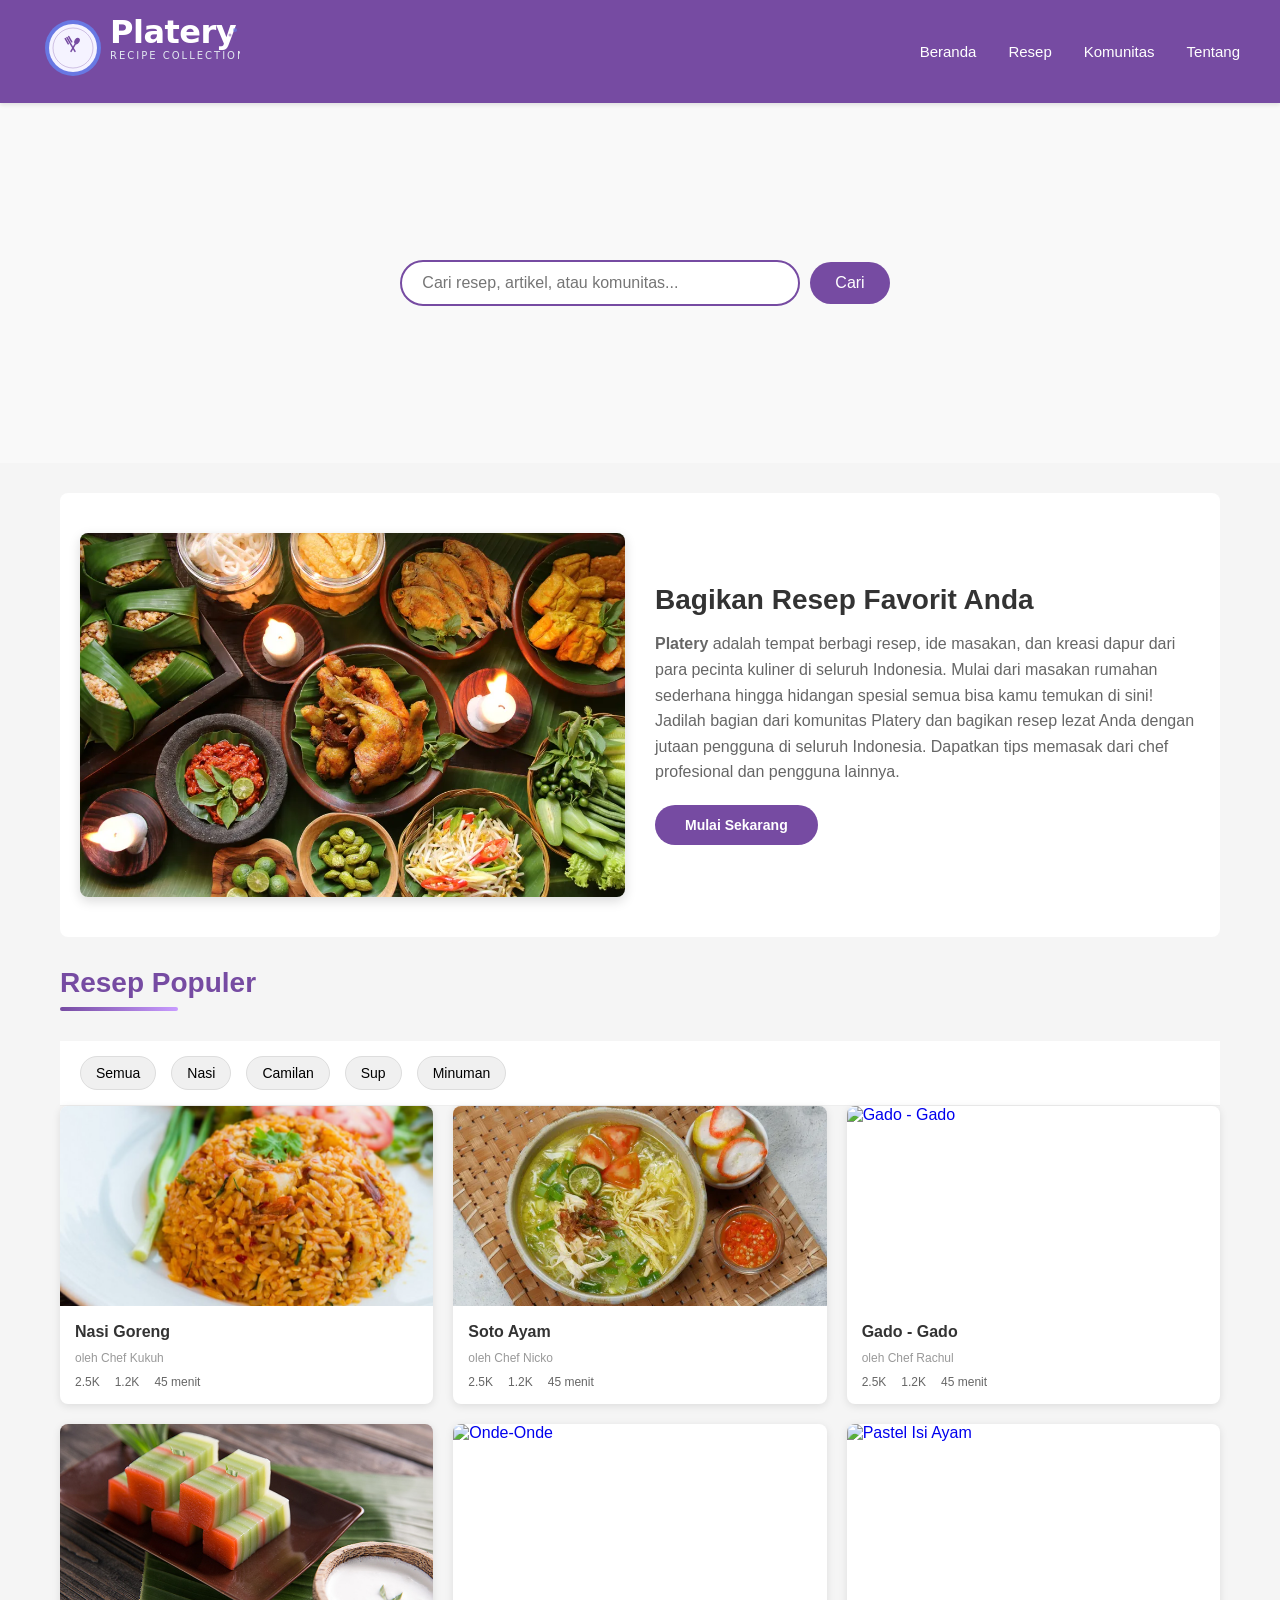
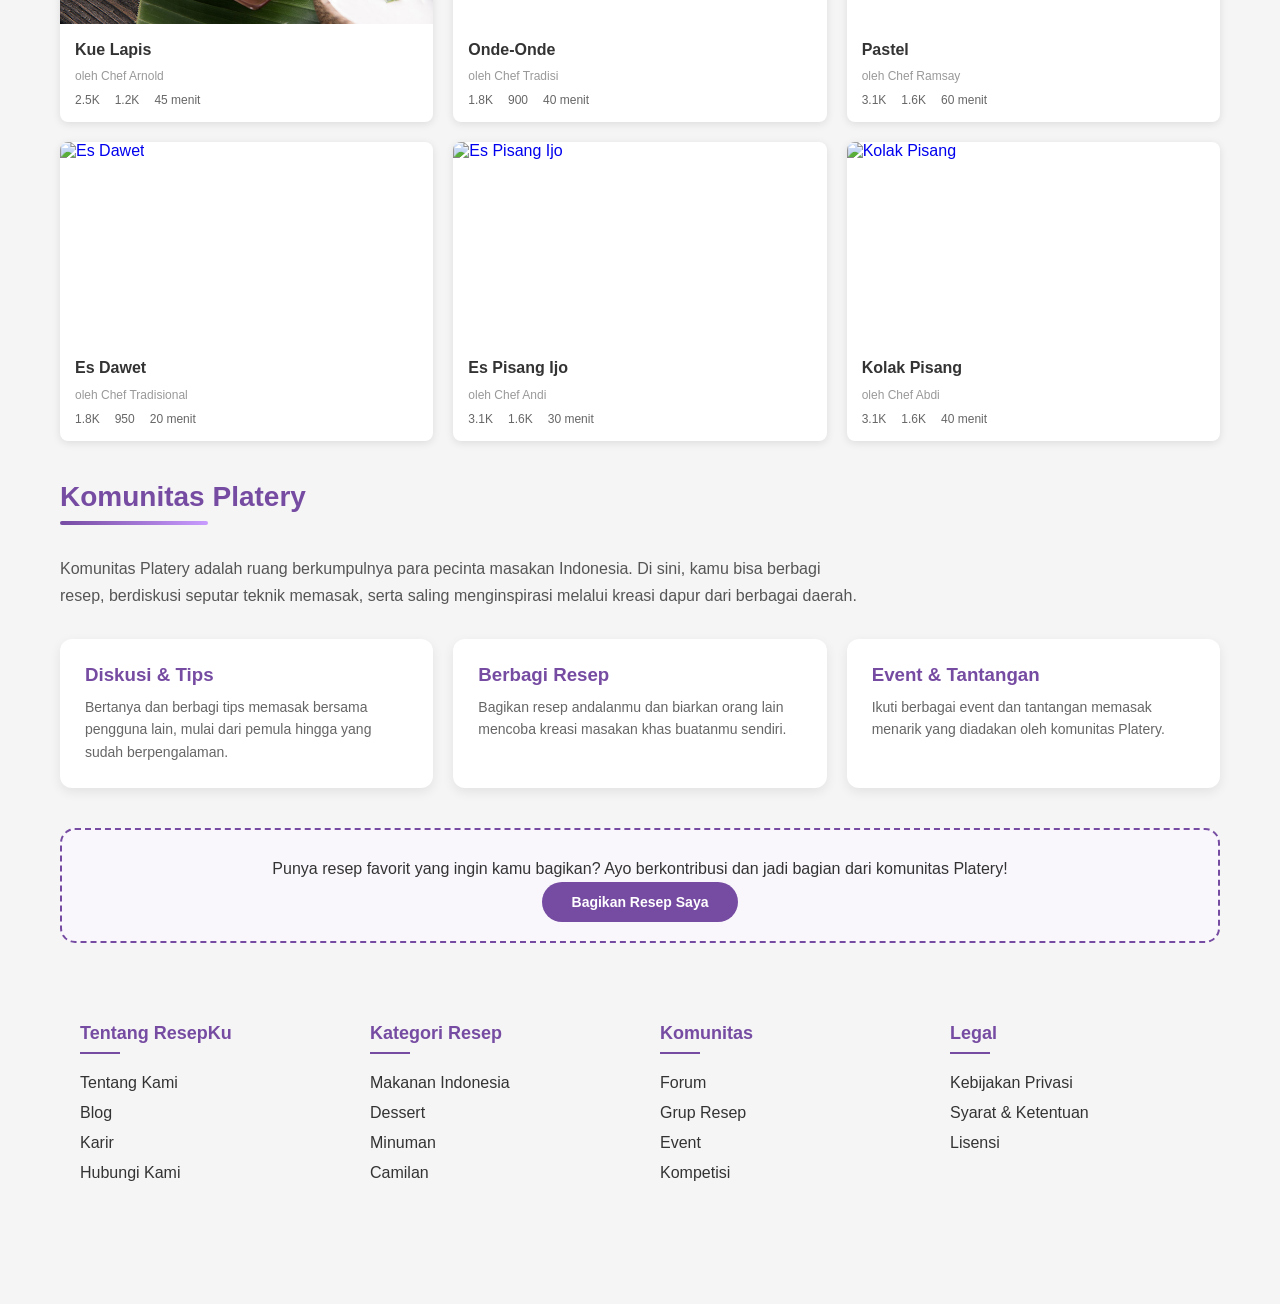
==== commit 4f1fd016: "Finnal Commit" ====
--- a/index.html
+++ b/index.html
@@ -70,21 +70,18 @@
     <!-- Kategori -->
     <div class="categories">
         <div class="categories-content">
-            <button class="category-btn">Semua</button>
-            <button class="category-btn">Nusantara</button>
-            <button class="category-btn">Jawa</button>
-            <button class="category-btn">Sumatera</button>
-            <button class="category-btn">Kalimantan</button>
-            <button class="category-btn">Sulawesi</button>
-            <button class="category-btn">Minuman Tradisional</button>
+            <button class="category-btn" data-filter="semua">Semua</button>
+            <button class="category-btn" data-filter="nasi">Nasi</button>
+            <button class="category-btn" data-filter="camilan">Camilan</button>
+            <button class="category-btn" data-filter="sup">Sup</button>
+            <button class="category-btn" data-filter="minuman">Minuman</button>
         </div>
     </div>
 
         <div class="recipe-grid">
-            
             <!-- Resep 1 -->
             <a href="#nasigoreng" class="recipe-underline">
-                <div class="recipe-card">
+                <div class="recipe-card" data-category="nasi">
                 <div class="recipe-image"><img src="images/nasigoreng.jpg" alt="Nasi Goreng Spesial"></div>
                 <div class="recipe-content">
                     <h3 class="recipe-title">Nasi Goreng</h3>
@@ -100,7 +97,7 @@
 
             <!-- Resep 2 -->
             <a href="#soto" class="recipe-underline">
-                <div class="recipe-card">
+                <div class="recipe-card" data-category="sup">
                 <div class="recipe-image"><img src="images/soto.png" alt="Soto Ayam"></div>
                 <div class="recipe-content">
                     <h3 class="recipe-title">Soto Ayam</h3>
@@ -116,7 +113,7 @@
 
             <!-- Resep 3 -->
             <a href="#gadogado" class="recipe-underline">
-                <div class="recipe-card">
+                <div class="recipe-card" data-category="camilan">
                 <div class="recipe-image"><img src="images/gadogado.png" alt="Gado - Gado"></div>
                 <div class="recipe-content">
                     <h3 class="recipe-title">Gado - Gado</h3>
@@ -132,7 +129,7 @@
 
             <!-- Resep 4 -->
             <a href="#kuelapis" class="recipe-underline">
-                <div class="recipe-card">
+                <div class="recipe-card" data-category="camilan">
                 <div class="recipe-image"><img src="images/kuelapis.png" alt="Kue Lapis"></div>
                 <div class="recipe-content">
                     <h3 class="recipe-title">Kue Lapis</h3>
@@ -147,34 +144,94 @@
             </a>
 
             <!-- Resep 5 -->
-            <a href="#pancake" class="recipe-underline">
-                <div class="recipe-card">
-                <div class="recipe-image"><img src="images/pancake.png" alt="Pancake"></div>
-                <div class="recipe-content">
-                    <h3 class="recipe-title">Pancake</h3>
-                    <p class="recipe-author">oleh Chef Juna</p>
-                    <div class="recipe-stats">
-                        <div class="recipe-stat">2.5K</div>
-                        <div class="recipe-stat">1.2K</div>
-                        <div class="recipe-stat">45 menit</div>
-                    </div>
-                </div>
+            <a href="#ondeonde" class="recipe-underline">
+                <div class="recipe-card" data-category="camilan">
+                    <div class="recipe-image">
+                        <img src="images/ondeonde.png" alt="Onde-Onde">
+                    </div>
+                    <div class="recipe-content">
+                        <h3 class="recipe-title">Onde-Onde</h3>
+                        <p class="recipe-author">oleh Chef Tradisi</p>
+                        <div class="recipe-stats">
+                            <div class="recipe-stat">1.8K</div>
+                            <div class="recipe-stat">900</div>
+                            <div class="recipe-stat">40 menit</div>
+                        </div>
+                    </div>
                 </div>
             </a>
 
             <!-- Resep 6 -->
-            <a href="#esteh" class="recipe-underline">
-                <div class="recipe-card">
-                <div class="recipe-image"><img src="images/esteh.png" alt="Es Teh"></div>
-                <div class="recipe-content">
-                    <h3 class="recipe-title">Es Teh</h3>
-                    <p class="recipe-author">oleh Chef Renatta</p>
-                    <div class="recipe-stats">
-                        <div class="recipe-stat">2.5K</div>
-                        <div class="recipe-stat">1.2K</div>
-                        <div class="recipe-stat">45 menit</div>
-                    </div>
-                </div>
+            <a href="#pastel" class="recipe-underline">
+                <div class="recipe-card" data-category="camilan">
+                    <div class="recipe-image">
+                        <img src="images/pastel.png" alt="Pastel Isi Ayam">
+                    </div>
+                    <div class="recipe-content">
+                        <h3 class="recipe-title">Pastel</h3>
+                        <p class="recipe-author">oleh Chef Ramsay</p>
+                        <div class="recipe-stats">
+                            <div class="recipe-stat">3.1K</div>
+                            <div class="recipe-stat">1.6K</div>
+                            <div class="recipe-stat">60 menit</div>
+                        </div>
+                    </div>
+                </div>
+            </a>
+
+
+            <!-- Resep 7 -->
+            <a href="#esdawet" class="recipe-underline">
+                <div class="recipe-card" data-category="minuman">
+                    <div class="recipe-image">
+                        <img src="images/esdawet.png" alt="Es Dawet">
+                    </div>
+                    <div class="recipe-content">
+                        <h3 class="recipe-title">Es Dawet</h3>
+                        <p class="recipe-author">oleh Chef Tradisional</p>
+                        <div class="recipe-stats">
+                            <div class="recipe-stat">1.8K</div>
+                            <div class="recipe-stat">950</div>
+                            <div class="recipe-stat">20 menit</div>
+                        </div>
+                    </div>
+                </div>
+            </a>
+
+            <!-- Resep 8 -->
+            <a href="#espisangijo" class="recipe-underline">
+                <div class="recipe-card" data-category="minuman">
+                    <div class="recipe-image">
+                        <img src="images/espisangijo.png" alt="Es Pisang Ijo">
+                    </div>
+                    <div class="recipe-content">
+                        <h3 class="recipe-title">Es Pisang Ijo</h3>
+                        <p class="recipe-author">oleh Chef Andi</p>
+                        <div class="recipe-stats">
+                            <div class="recipe-stat">3.1K</div>
+                            <div class="recipe-stat">1.6K</div>
+                            <div class="recipe-stat">30 menit</div>
+                        </div>
+                    </div>
+                </div>
+            </a>
+
+
+            <!-- Resep 9 -->
+            <a href="#kolakpisang" class="recipe-underline">
+                <div class="recipe-card" data-category="camilan">
+                    <div class="recipe-image">
+                        <img src="images/kolak.png" alt="Kolak Pisang">
+                    </div>
+                    <div class="recipe-content">
+                        <h3 class="recipe-title">Kolak Pisang</h3>
+                        <p class="recipe-author">oleh Chef Abdi</p>
+                        <div class="recipe-stats">
+                            <div class="recipe-stat">3.1K</div>
+                            <div class="recipe-stat">1.6K</div>
+                            <div class="recipe-stat">40 menit</div>
+                        </div>
+                    </div>
                 </div>
             </a>
         </div>
@@ -318,120 +375,268 @@
         </div>
 
         <!-- Modal Resep 5 -->
-        <div id="pancake" class="modal">
-        <div class="modal-dialog">
-            <div class="modal-content">
-            <a href="#!" class="close">&times;</a>
-            <h2>Pancake</h2>
-            <img src="images/pancake.png" alt="Pancake" class="modal-img">
-            <p><strong>Oleh:</strong> Chef Juna</p>
+        <div id="ondeonde" class="modal">
+            <div class="modal-dialog">
+                <div class="modal-content">
+                    <a href="#!" class="close">&times;</a>
+                    <h2>Onde-Onde</h2>
+                    <img src="images/ondeonde.png" alt="Onde-Onde" class="modal-img">
+                    <p><strong>Oleh:</strong> Chef Abdi</p>
+                    <p><strong>Waktu Masak:</strong> 45 menit</p>
+
+                    <h3>Bahan-bahan:</h3>
+                    <ul>
+                        <li>250 gram tepung ketan</li>
+                        <li>150 ml air hangat</li>
+                        <li>100 gram gula pasir</li>
+                        <li>1/2 sdt garam</li>
+                        <li>150 gram kacang hijau kupas</li>
+                        <li>75 gram gula merah, sisir</li>
+                        <li>1 lembar daun pandan</li>
+                        <li>Wijen secukupnya</li>
+                        <li>Minyak goreng secukupnya</li>
+                    </ul>
+
+                    <h3>Cara Membuat:</h3>
+                    <ol>
+                        <li>Rebus kacang hijau hingga empuk, haluskan bersama gula merah dan daun pandan.</li>
+                        <li>Masak adonan isian hingga kalis, lalu dinginkan dan bentuk bulat kecil.</li>
+                        <li>Campur tepung ketan, gula pasir, dan garam.</li>
+                        <li>Tuang air hangat sedikit demi sedikit sambil diuleni hingga adonan bisa dibentuk.</li>
+                        <li>Ambil adonan, pipihkan, isi dengan kacang hijau, lalu bulatkan.</li>
+                        <li>Gulingkan adonan ke wijen hingga seluruh permukaan tertutup.</li>
+                        <li>Goreng dalam minyak panas dengan api kecil sambil dibolak-balik hingga mengembang dan berwarna keemasan.</li>
+                        <li>Angkat dan tiriskan, onde-onde siap disajikan.</li>
+                    </ol>
+                </div>
+            </div>
+        </div>
+
+            <!-- Modal Resep 6 -->
+        <div id="pastel" class="modal">
+        <div class="modal-dialog">
+            <div class="modal-content">
+            <a href="#!" class="close">&times;</a>
+            <h2>Pastel Goreng</h2>
+            <img src="images/pastel.png" alt="Pastel Goreng" class="modal-img">
+            <p><strong>Oleh:</strong> Chef Rumahan</p>
             <p><strong>Waktu Masak:</strong> 45 menit</p>
 
             <h3>Bahan-bahan:</h3>
             <ul>
-                <li>200gr tepung terigu</li>
-                <li>2 butir telur</li>
-                <li>250ml susu cair</li>
-                <li>3 sdm gula</li>
-                <li>1 sdt baking powder</li>
-                <li>Coklat leleh untuk topping</li>
-            </ul>
-
-            <h3>Cara Membuat:</h3>
-            <ol>
-                <li>Campur tepung, gula, dan baking powder.</li>
-                <li>Kocok telur dan susu dalam wadah terpisah.</li>
-                <li>Campurkan adonan basah dan kering.</li>
-                <li>Panaskan teflon, tuang adonan.</li>
-                <li>Masak hingga muncul gelembung, balik.</li>
-                <li>Sajikan dengan topping coklat.</li>
+                <li>250 gram tepung terigu</li>
+                <li>1 butir telur</li>
+                <li>50 gram margarin</li>
+                <li>½ sdt garam</li>
+                <li>Air secukupnya</li>
+                <li>Minyak goreng secukupnya</li>
+            </ul>
+
+            <h3>Bahan Isian:</h3>
+            <ul>
+                <li>2 buah wortel, potong dadu kecil</li>
+                <li>100 gram kentang, potong dadu</li>
+                <li>50 gram bihun, seduh</li>
+                <li>2 siung bawang putih, cincang</li>
+                <li>1 siung bawang merah, iris</li>
+                <li>Garam dan merica secukupnya</li>
+            </ul>
+
+            <h3>Cara Membuat:</h3>
+            <ol>
+                <li>Campurkan tepung, margarin, telur, dan garam, uleni sambil ditambahkan air hingga kalis.</li>
+                <li>Tumis bawang merah dan bawang putih hingga harum.</li>
+                <li>Masukkan wortel, kentang, dan bihun, bumbui garam dan merica, masak hingga matang.</li>
+                <li>Gilas adonan, beri isian, lalu lipat dan pilin pinggirannya.</li>
+                <li>Goreng pastel dalam minyak panas hingga kuning keemasan.</li>
+                <li>Angkat dan sajikan selagi hangat.</li>
             </ol>
             </div>
         </div>
         </div>
 
-        <!-- Modal Resep 6 -->
-        <div id="esteh" class="modal">
-        <div class="modal-dialog">
-            <div class="modal-content">
-            <a href="#!" class="close">&times;</a>
-            <h2>Es Teh</h2>
-            <img src="images/esteh.png" alt="Es Teh" class="modal-img">
-            <p><strong>Oleh:</strong> Chef Renatta</p>
-            <p><strong>Waktu Masak:</strong> 10 menit</p>
+        <!-- Modal Resep 7 -->
+        <div id="esdawet" class="modal">
+        <div class="modal-dialog">
+            <div class="modal-content">
+            <a href="#!" class="close">&times;</a>
+            <h2>Es Dawet</h2>
+            <img src="images/esdawet.png" alt="Es Dawet" class="modal-img">
+            <p><strong>Oleh:</strong> Chef Tradisional</p>
+            <p><strong>Waktu Masak:</strong> 40 menit</p>
+
+            <h3>Bahan-bahan Dawet:</h3>
+            <ul>
+                <li>100 gram tepung beras</li>
+                <li>20 gram tepung tapioka</li>
+                <li>700 ml air</li>
+                <li>Air daun pandan & suji secukupnya</li>
+                <li>Sejumput garam</li>
+            </ul>
+
+            <h3>Bahan Kuah Santan:</h3>
+            <ul>
+                <li>500 ml santan kental</li>
+                <li>½ sdt garam</li>
+                <li>2 lembar daun pandan</li>
+            </ul>
+
+            <h3>Bahan Gula Merah:</h3>
+            <ul>
+                <li>200 gram gula merah, sisir</li>
+                <li>100 ml air</li>
+                <li>1 lembar daun pandan</li>
+            </ul>
+
+            <h3>Cara Membuat:</h3>
+            <ol>
+                <li>Campurkan tepung beras, tepung tapioka, garam, air, dan air pandan, aduk rata.</li>
+                <li>Masak adonan hingga mengental dan meletup.</li>
+                <li>Cetak dawet menggunakan saringan ke dalam air es.</li>
+                <li>Rebus santan bersama daun pandan dan garam hingga matang, dinginkan.</li>
+                <li>Masak gula merah dengan air dan daun pandan hingga larut, saring.</li>
+                <li>Sajikan dawet dengan santan, gula merah, dan es batu.</li>
+            </ol>
+            </div>
+        </div>
+        </div>
+
+        <!-- Modal Resep 8 -->
+        <div id="espisangijo" class="modal">
+        <div class="modal-dialog">
+            <div class="modal-content">
+            <a href="#!" class="close">&times;</a>
+            <h2>Es Pisang Ijo</h2>
+            <img src="images/espisangijo.png" alt="Es Pisang Ijo" class="modal-img">
+            <p><strong>Oleh:</strong> Chef Makassar</p>
+            <p><strong>Waktu Masak:</strong> 45 menit</p>
 
             <h3>Bahan-bahan:</h3>
             <ul>
-                <li>2 kantong teh celup</li>
-                <li>3 sdm gula pasir</li>
-                <li>500ml air panas</li>
+                <li>6 buah pisang raja matang</li>
+                <li>100 gram tepung beras</li>
+                <li>50 gram tepung tapioka</li>
+                <li>400 ml santan</li>
+                <li>80 gram gula pasir</li>
+                <li>½ sdt garam</li>
+                <li>Pasta pandan secukupnya</li>
+                <li>Daun pisang untuk membungkus</li>
+            </ul>
+
+            <h3>Bahan Saus Santan:</h3>
+            <ul>
+                <li>500 ml santan</li>
+                <li>2 sdm tepung beras</li>
+                <li>½ sdt garam</li>
+                <li>2 lembar daun pandan</li>
+            </ul>
+
+            <h3>Bahan Pelengkap:</h3>
+            <ul>
+                <li>Sirup merah (sirup cocopandan)</li>
+                <li>Susu kental manis</li>
                 <li>Es batu secukupnya</li>
             </ul>
 
             <h3>Cara Membuat:</h3>
             <ol>
-                <li>Seduh teh dengan air panas.</li>
-                <li>Tambahkan gula, aduk hingga larut</li>
-                <li>Biarkan hingga dingin.</li>
-                <li>Tuang ke gelas berisi es batu.</li>
-                <li>Sajikan segera.</li>
+                <li>Campur tepung beras, tepung tapioka, santan, gula, garam, dan pasta pandan hingga halus.</li>
+                <li>Masak adonan di atas api kecil sambil diaduk hingga mengental.</li>
+                <li>Bungkus pisang dengan adonan hijau menggunakan daun pisang.</li>
+                <li>Kukus selama ±15 menit hingga matang, lalu dinginkan.</li>
+                <li>Masak saus santan hingga mengental, lalu dinginkan.</li>
+                <li>Sajikan pisang ijo dengan saus santan, sirup merah, susu kental manis, dan es batu.</li>
             </ol>
             </div>
         </div>
         </div>
-    </section>
-
-    <!-- Komunitas -->
-<section class="container">
-    <h2 class="section-title" id="komunitas">Komunitas Platery</h2>
-
-    <p class="community-desc">
-        Komunitas Platery adalah ruang berkumpulnya para pecinta masakan Indonesia.
-        Di sini, kamu bisa berbagi resep, berdiskusi seputar teknik memasak,
-        serta saling menginspirasi melalui kreasi dapur dari berbagai daerah.
-    </p>
-
-    <div class="community-grid">
-        <div class="community-card">
-            <h3>Diskusi & Tips</h3>
-            <p>
-                Bertanya dan berbagi tips memasak bersama pengguna lain,
-                mulai dari pemula hingga yang sudah berpengalaman.
+
+
+        <!-- Modal Resep 9 -->
+        <div id="kolakpisang" class="modal">
+        <div class="modal-dialog">
+            <div class="modal-content">
+            <a href="#!" class="close">&times;</a>
+            <h2>Kolak Pisang</h2>
+            <img src="images/kolak.png" alt="Kolak Pisang" class="modal-img">
+            <p><strong>Oleh:</strong> Chef Nusantara</p>
+            <p><strong>Waktu Masak:</strong> 30 menit</p>
+
+            <h3>Bahan-bahan:</h3>
+            <ul>
+                <li>6 buah pisang kepok, potong serong</li>
+                <li>200 gram gula merah, sisir</li>
+                <li>50 gram gula pasir (sesuai selera)</li>
+                <li>500 ml santan</li>
+                <li>700 ml air</li>
+                <li>2 lembar daun pandan, simpulkan</li>
+                <li>½ sdt garam</li>
+            </ul>
+
+            <h3>Cara Membuat:</h3>
+            <ol>
+                <li>Rebus air, gula merah, gula pasir, dan daun pandan hingga gula larut.</li>
+                <li>Masukkan potongan pisang, masak hingga pisang empuk.</li>
+                <li>Tuangkan santan dan tambahkan garam.</li>
+                <li>Masak sambil diaduk perlahan agar santan tidak pecah.</li>
+                <li>Angkat dan sajikan kolak pisang selagi hangat atau dingin.</li>
+            </ol>
+            </div>
+        </div>
+        </div>
+
+
+
+        <!-- Komunitas -->
+        <section class="community-section">
+            <h2 class="section-title" id="komunitas">Komunitas Platery</h2>
+
+            <p class="community-desc">
+                Komunitas Platery adalah ruang berkumpulnya para pecinta masakan Indonesia.
+                Di sini, kamu bisa berbagi resep, berdiskusi seputar teknik memasak,
+                serta saling menginspirasi melalui kreasi dapur dari berbagai daerah.
             </p>
-        </div>
-
-        <div class="community-card">
-            <h3>Berbagi Resep</h3>
-            <p>
-                Bagikan resep andalanmu dan biarkan orang lain mencoba
-                kreasi masakan khas buatanmu sendiri.
-            </p>
-        </div>
-
-        <div class="community-card">
-            <h3>Event & Tantangan</h3>
-            <p>
-                Ikuti berbagai event dan tantangan memasak menarik
-                yang diadakan oleh komunitas Platery.
-            </p>
-        </div>
-    </div>
-
-    <div class="community-cta">
-        <p>
-            Punya resep favorit yang ingin kamu bagikan?
-            Ayo berkontribusi dan jadi bagian dari komunitas Platery!
-        </p>
-        <a href="form.html" class="btn-primary">
-            Bagikan Resep Saya
-        </a>
-    </div>
-</section>
-
-
-
-    <!-- Footer -->
-    <footer>
+
+            <div class="community-grid">
+                <div class="community-card">
+                    <h3>Diskusi & Tips</h3>
+                    <p>
+                        Bertanya dan berbagi tips memasak bersama pengguna lain,
+                        mulai dari pemula hingga yang sudah berpengalaman.
+                    </p>
+                </div>
+
+                <div class="community-card">
+                    <h3>Berbagi Resep</h3>
+                    <p>
+                        Bagikan resep andalanmu dan biarkan orang lain mencoba
+                        kreasi masakan khas buatanmu sendiri.
+                    </p>
+                </div>
+
+                <div class="community-card">
+                    <h3>Event & Tantangan</h3>
+                    <p>
+                        Ikuti berbagai event dan tantangan memasak menarik
+                        yang diadakan oleh komunitas Platery.
+                    </p>
+                </div>
+            </div>
+
+            <div class="community-cta">
+                <p>
+                    Punya resep favorit yang ingin kamu bagikan?
+                    Ayo berkontribusi dan jadi bagian dari komunitas Platery!
+                </p>
+                <a href="form.html" class="btn-primary">
+                    Bagikan Resep Saya
+                </a>
+            </div>
+        </section>
+
+
+    <!-- ================= FOOTER ================= -->
+    <footer class="site-footer">
         <div class="footer-content">
             <div class="footer-section">
                 <h3>Tentang ResepKu</h3>
@@ -442,6 +647,7 @@
                     <li><a href="#">Hubungi Kami</a></li>
                 </ul>
             </div>
+
             <div class="footer-section">
                 <h3>Kategori Resep</h3>
                 <ul>
@@ -451,6 +657,7 @@
                     <li><a href="#">Camilan</a></li>
                 </ul>
             </div>
+
             <div class="footer-section">
                 <h3>Komunitas</h3>
                 <ul>
@@ -460,6 +667,7 @@
                     <li><a href="#">Kompetisi</a></li>
                 </ul>
             </div>
+
             <div class="footer-section">
                 <h3>Legal</h3>
                 <ul>
@@ -470,6 +678,7 @@
             </div>
         </div>
     </footer>
+    <script src="filter.js"></script>
 </body>
 </html>
 
